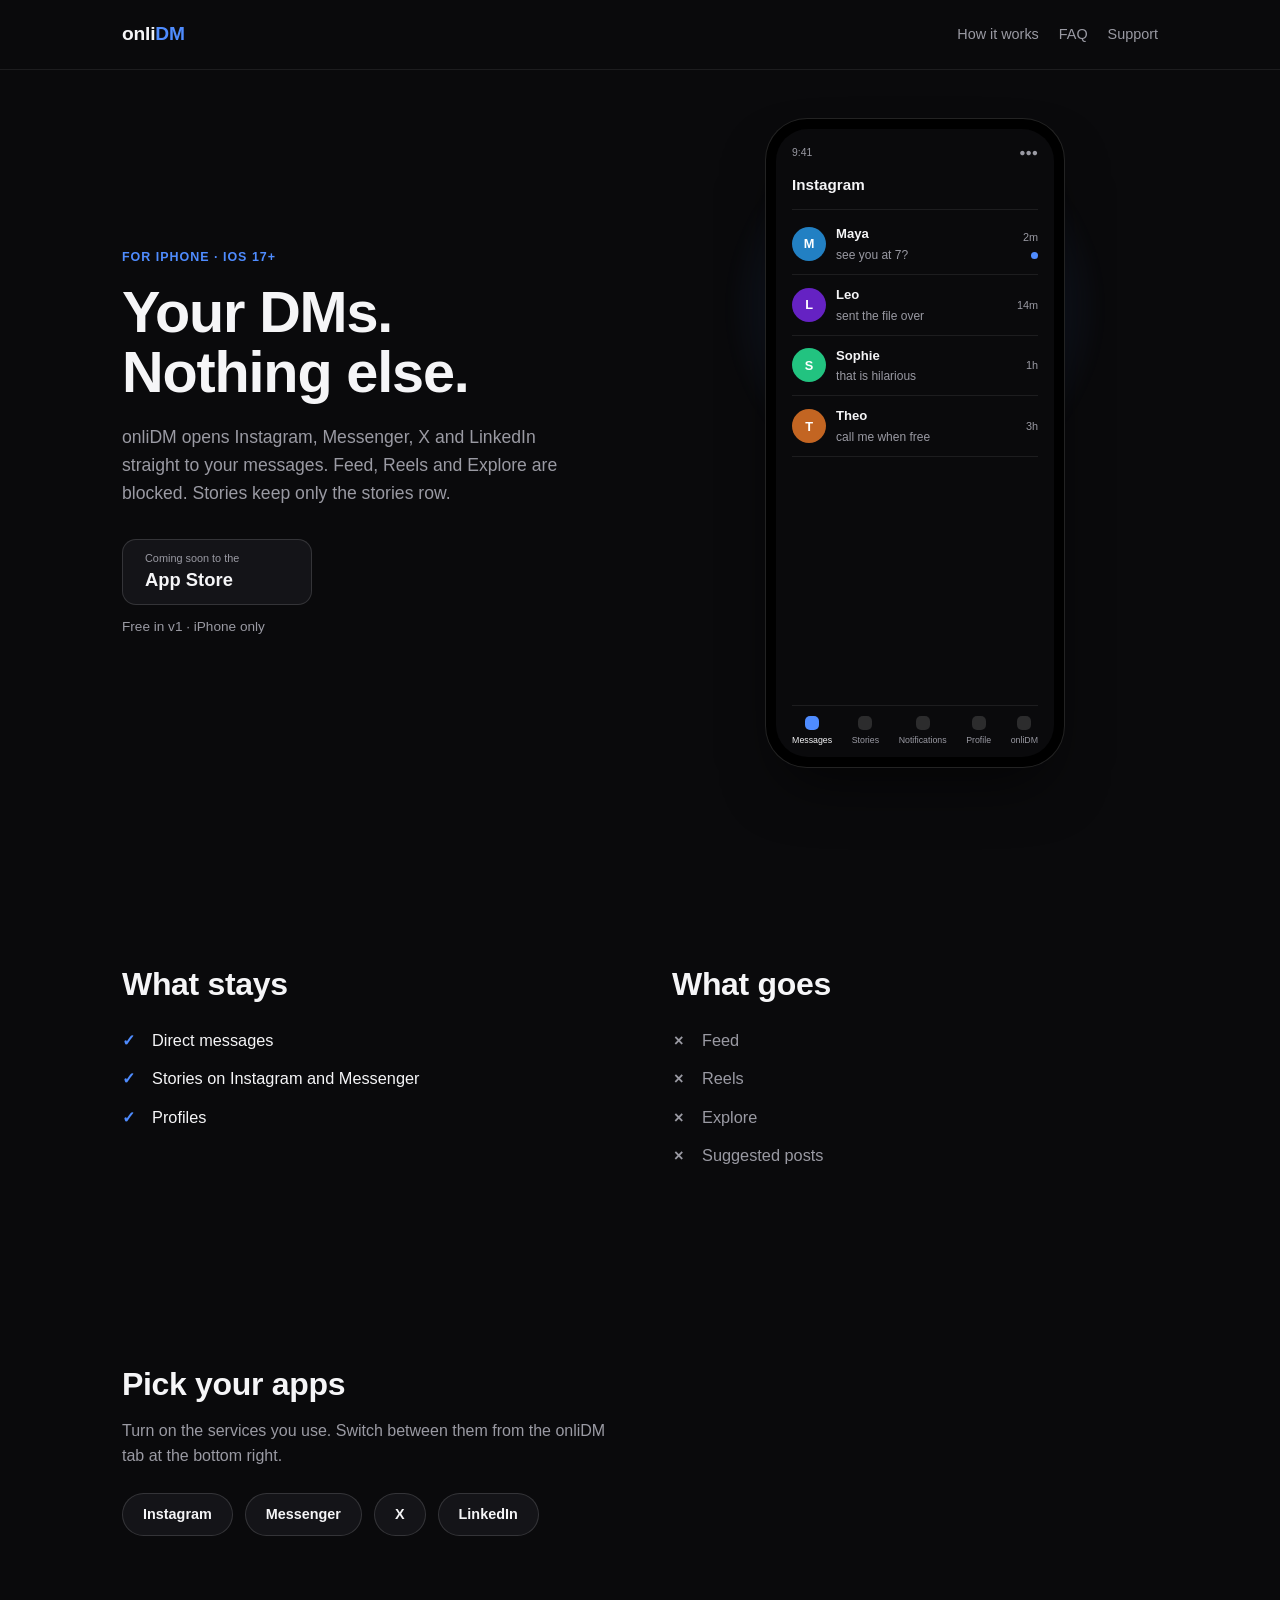
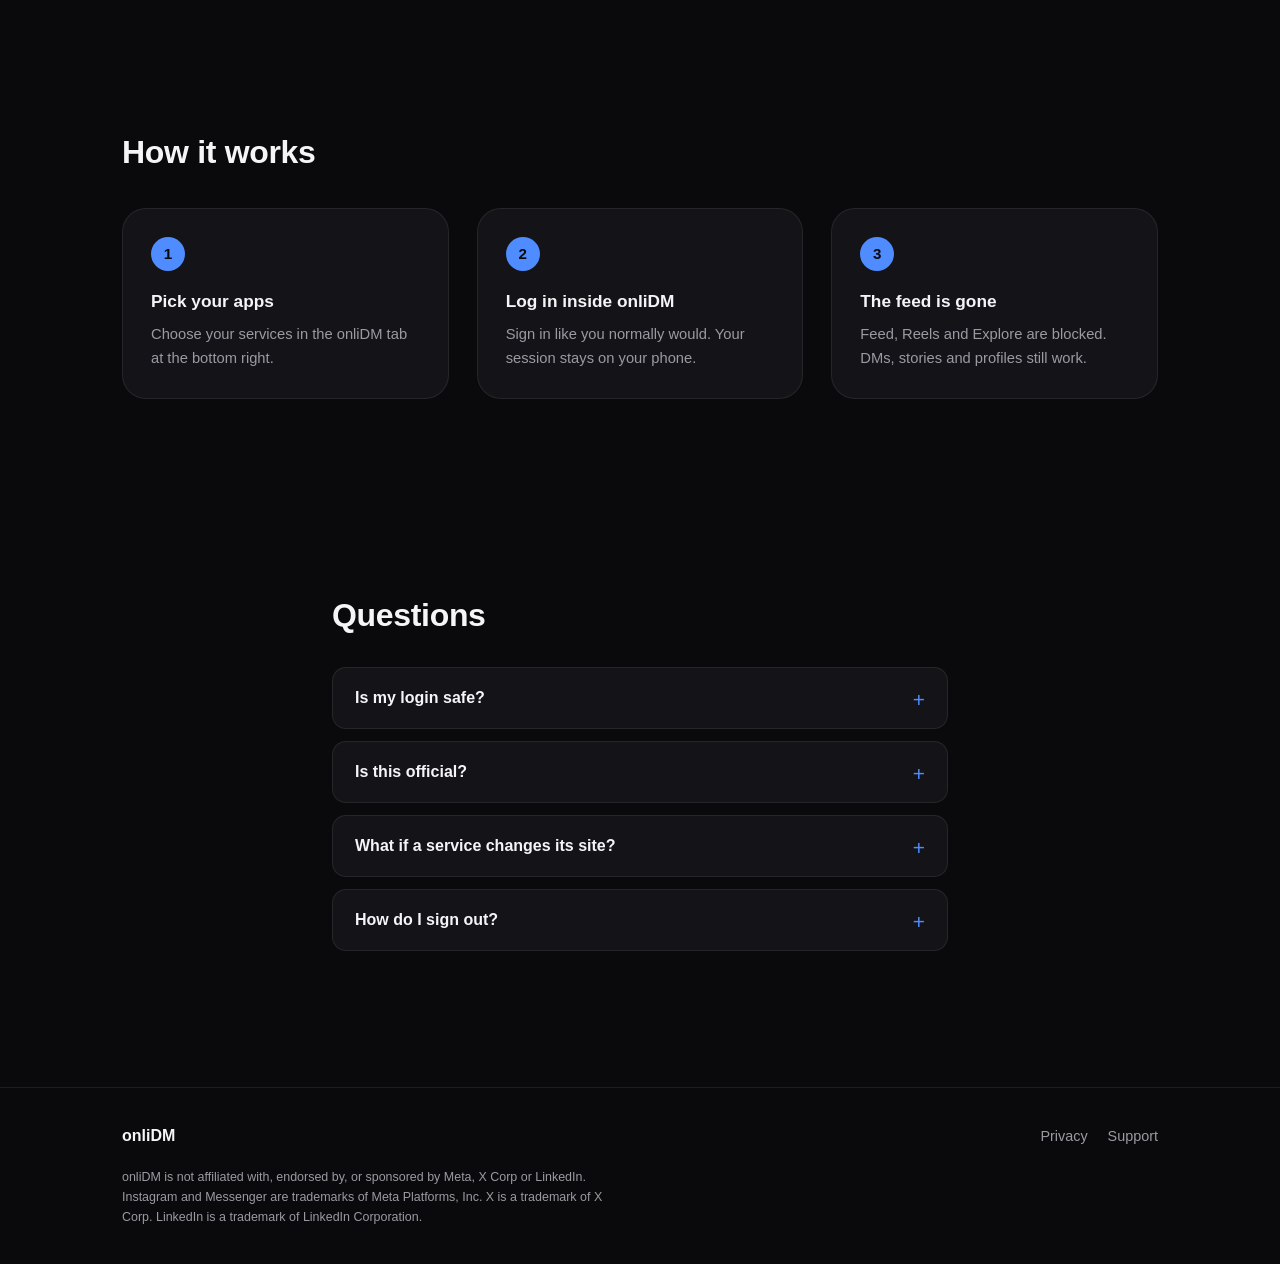
==== index.html @ 45659da7 "Update onliDM site" ====
<!DOCTYPE html>
<html lang="en">
<head>
<meta charset="UTF-8">
<meta name="viewport" content="width=device-width, initial-scale=1">
<title>onliDM: Your DMs. Nothing else.</title>
<meta name="description" content="Your DMs on Instagram, Messenger, X and LinkedIn in one app, plus stories on Instagram and Messenger. No feed, no Reels, no Explore. Logins stay on your phone.">
<meta name="theme-color" content="#0A0A0C">
<meta property="og:type" content="website">
<meta property="og:site_name" content="onliDM">
<meta property="og:title" content="onliDM: Your DMs. Nothing else.">
<meta property="og:description" content="Your DMs on Instagram, Messenger, X and LinkedIn in one app, plus stories on Instagram and Messenger. No feed, no Reels, no Explore. Logins stay on your phone.">
<meta name="twitter:card" content="summary">
<meta name="twitter:title" content="onliDM: Your DMs. Nothing else.">
<meta name="twitter:description" content="Your DMs on Instagram, Messenger, X and LinkedIn in one app, plus stories on Instagram and Messenger. No feed, no Reels, no Explore. Logins stay on your phone.">
<link rel="icon" href="favicon.svg" type="image/svg+xml">
<link rel="stylesheet" href="style.css">
</head>
<body>
<header class="site-header">
  <div class="wrap header-inner">
    <a href="index.html" class="logo">onli<span class="accent-text">DM</span></a>
    <nav class="site-nav" aria-label="Primary">
      <a href="#how">How it works</a>
      <a href="#faq">FAQ</a>
      <a href="support.html">Support</a>
    </nav>
  </div>
</header>

<main>

<section class="section hero">
  <div class="wrap hero-grid">
    <div class="hero-copy">
      <p class="eyebrow">For iPhone &middot; iOS 17+</p>
      <h1>Your DMs.<br>Nothing else.</h1>
      <p class="sub">onliDM opens Instagram, Messenger, X and LinkedIn straight to your messages. Feed, Reels and Explore are blocked. Stories keep only the stories row.</p>
      <div class="cta-row">
        <!-- App not live yet. When it is, make this div an <a class="store-badge" href="APP-STORE-URL"> and change the first line to "Download on the". -->
        <div class="store-badge">
          <span class="store-badge-sub">Coming soon to the</span>
          <span class="store-badge-main">App Store</span>
        </div>
        <p class="cta-note">Free in v1 &middot; iPhone only</p>
      </div>
    </div>
    <div class="hero-visual">
      <div class="phone" aria-hidden="true">
        <div class="phone-screen">
          <div class="phone-statusbar">
            <span>9:41</span>
            <span>&#9679;&#9679;&#9679;</span>
          </div>
          <div class="phone-title">Instagram</div>
          <ul class="chat-list">
            <li class="chat-item">
              <span class="avatar" style="--hue:205">M</span>
              <span class="chat-text">
                <span class="chat-name">Maya</span>
                <span class="chat-snippet">see you at 7?</span>
              </span>
              <span class="chat-meta">
                <span class="chat-time">2m</span>
                <span class="unread-dot"></span>
              </span>
            </li>
            <li class="chat-item">
              <span class="avatar" style="--hue:265">L</span>
              <span class="chat-text">
                <span class="chat-name">Leo</span>
                <span class="chat-snippet">sent the file over</span>
              </span>
              <span class="chat-meta">
                <span class="chat-time">14m</span>
              </span>
            </li>
            <li class="chat-item">
              <span class="avatar" style="--hue:155">S</span>
              <span class="chat-text">
                <span class="chat-name">Sophie</span>
                <span class="chat-snippet">that is hilarious</span>
              </span>
              <span class="chat-meta">
                <span class="chat-time">1h</span>
              </span>
            </li>
            <li class="chat-item">
              <span class="avatar" style="--hue:25">T</span>
              <span class="chat-text">
                <span class="chat-name">Theo</span>
                <span class="chat-snippet">call me when free</span>
              </span>
              <span class="chat-meta">
                <span class="chat-time">3h</span>
              </span>
            </li>
          </ul>
          <div class="phone-tabbar">
            <span class="tab-item active"><i class="tab-dot"></i>Messages</span>
            <span class="tab-item"><i class="tab-dot"></i>Stories</span>
            <span class="tab-item"><i class="tab-dot"></i>Notifications</span>
            <span class="tab-item"><i class="tab-dot"></i>Profile</span>
            <span class="tab-item"><i class="tab-dot"></i>onliDM</span>
          </div>
        </div>
      </div>
    </div>
  </div>
</section>

<section class="section stays-goes">
  <div class="wrap split-grid">
    <div class="col">
      <h2>What stays</h2>
      <ul class="list-good">
        <li>Direct messages</li>
        <li>Stories on Instagram and Messenger</li>
        <li>Profiles</li>
      </ul>
    </div>
    <div class="col">
      <h2>What goes</h2>
      <ul class="list-bad">
        <li>Feed</li>
        <li>Reels</li>
        <li>Explore</li>
        <li>Suggested posts</li>
      </ul>
    </div>
  </div>
</section>

<section class="section apps" id="apps">
  <div class="wrap">
    <h2>Pick your apps</h2>
    <p class="section-sub">Turn on the services you use. Switch between them from the onliDM tab at the bottom right.</p>
    <div class="chip-row">
      <span class="chip">Instagram</span>
      <span class="chip">Messenger</span>
      <span class="chip">X</span>
      <span class="chip">LinkedIn</span>
    </div>
  </div>
</section>

<section class="section how" id="how">
  <div class="wrap">
    <h2>How it works</h2>
    <div class="steps-grid">
      <div class="step">
        <span class="step-num">1</span>
        <h3>Pick your apps</h3>
        <p>Choose your services in the onliDM tab at the bottom right.</p>
      </div>
      <div class="step">
        <span class="step-num">2</span>
        <h3>Log in inside onliDM</h3>
        <p>Sign in like you normally would. Your session stays on your phone.</p>
      </div>
      <div class="step">
        <span class="step-num">3</span>
        <h3>The feed is gone</h3>
        <p>Feed, Reels and Explore are blocked. DMs, stories and profiles still work.</p>
      </div>
    </div>
  </div>
</section>

<section class="section faq" id="faq">
  <div class="wrap wrap-narrow">
    <h2>Questions</h2>
    <div class="faq-list">
      <details class="faq-item">
        <summary>Is my login safe?</summary>
        <p>Your login stays in your iPhone's WebKit storage, the same system Safari uses. onliDM has no servers, no accounts and no analytics, so there is nowhere for it to go.</p>
      </details>
      <details class="faq-item">
        <summary>Is this official?</summary>
        <p>No. onliDM is an independent app and is not affiliated with, endorsed by, or sponsored by Meta, X Corp or LinkedIn. It opens their own websites inside a focused viewer.</p>
      </details>
      <details class="faq-item">
        <summary>What if a service changes its site?</summary>
        <p>onliDM blocks pages like the feed or Explore using URL rules. If a service changes its site, those rules may need an update before blocking works again.</p>
      </details>
      <details class="faq-item">
        <summary>How do I sign out?</summary>
        <p>Open the onliDM tab at the bottom right and tap "Sign out of all apps." That clears every login in one step.</p>
      </details>
    </div>
  </div>
</section>

</main>

<footer class="site-footer">
  <div class="wrap footer-inner">
    <p class="footer-brand">onliDM</p>
    <nav class="footer-links" aria-label="Footer">
      <a href="privacy.html">Privacy</a>
      <a href="support.html">Support</a>
    </nav>
  </div>
  <div class="wrap">
    <p class="disclaimer">onliDM is not affiliated with, endorsed by, or sponsored by Meta, X Corp or LinkedIn. Instagram and Messenger are trademarks of Meta Platforms, Inc. X is a trademark of X Corp. LinkedIn is a trademark of LinkedIn Corporation.</p>
  </div>
</footer>
</body>
</html>
---- style.css ----
/* ==========================================================================
   onliDM marketing site
   Dark, mobile-first, system fonts only, zero external requests.
   ========================================================================== */

:root {
  --bg: #0A0A0C;
  --surface: #141418;
  --text: #F5F5F7;
  --muted: #9A9AA3;
  --accent: #4F8CFF;
  --border: rgba(245, 245, 247, 0.08);
  --border-strong: rgba(245, 245, 247, 0.14);
  --radius-lg: 24px;
  --radius-md: 14px;
  --radius-pill: 999px;
  --shadow-soft: 0 30px 60px -20px rgba(0, 0, 0, 0.65);
  --font-sans: -apple-system, BlinkMacSystemFont, "SF Pro Text", "SF Pro Display", "Segoe UI", Roboto, Helvetica, Arial, sans-serif;
  --wrap: 1100px;
}

/* ---------- Reset ---------- */
*, *::before, *::after { box-sizing: border-box; }
html { scroll-behavior: smooth; -webkit-text-size-adjust: 100%; }
body {
  margin: 0;
  background: var(--bg);
  color: var(--text);
  font-family: var(--font-sans);
  font-size: 16px;
  line-height: 1.5;
  -webkit-font-smoothing: antialiased;
}
h1, h2, h3, p, ul, figure { margin: 0; }
ul { padding: 0; list-style: none; }
a { color: inherit; text-decoration: none; }
img { max-width: 100%; display: block; }

a:focus-visible,
summary:focus-visible {
  outline: 2px solid var(--accent);
  outline-offset: 3px;
}

/* ---------- Layout helpers ---------- */
.wrap {
  width: 100%;
  max-width: var(--wrap);
  margin-inline: auto;
  padding-inline: 20px;
}
.wrap-narrow { max-width: 680px; }

.section { padding-block: 56px; }

@media (min-width: 880px) {
  .wrap { padding-inline: 32px; }
  .section { padding-block: 96px; }
}

/* ---------- Header ---------- */
.site-header {
  border-bottom: 1px solid var(--border);
  padding-block: 20px;
}
.header-inner {
  display: flex;
  flex-wrap: wrap;
  align-items: center;
  justify-content: space-between;
  gap: 8px 16px;
}
.logo {
  font-size: 1.2rem;
  font-weight: 800;
  letter-spacing: -0.01em;
}
.accent-text { color: var(--accent); }

.site-nav {
  display: flex;
  gap: 20px;
  font-size: 0.9rem;
}
.site-nav a { color: var(--muted); }
.site-nav a:hover { color: var(--text); }

/* ---------- Hero ---------- */
.hero { padding-top: 48px; }

.hero-grid {
  display: grid;
  grid-template-columns: minmax(0, 1fr);
  gap: 48px;
  align-items: center;
}

@media (min-width: 900px) {
  .hero-grid {
    grid-template-columns: minmax(0, 1.05fr) minmax(0, 1fr);
    gap: 40px;
  }
}

.eyebrow {
  text-transform: uppercase;
  letter-spacing: 0.08em;
  font-size: 0.78rem;
  font-weight: 700;
  color: var(--accent);
  margin-bottom: 16px;
}

.hero-copy h1 {
  font-size: clamp(2.3rem, 9vw, 3.6rem);
  line-height: 1.04;
  font-weight: 800;
  letter-spacing: -0.02em;
}

.sub {
  color: var(--muted);
  font-size: 1.1rem;
  line-height: 1.6;
  max-width: 46ch;
  margin-top: 20px;
}

.cta-row {
  margin-top: 32px;
  display: flex;
  flex-direction: column;
  align-items: flex-start;
  gap: 12px;
}

.store-badge {
  display: inline-flex;
  flex-direction: column;
  justify-content: center;
  background: var(--surface);
  border: 1px solid var(--border-strong);
  border-radius: var(--radius-md);
  padding: 10px 22px;
  min-width: 190px;
  transition: transform 0.15s ease, border-color 0.15s ease;
}
a.store-badge:hover {
  transform: translateY(-2px);
  border-color: var(--accent);
}
.store-badge-sub {
  font-size: 0.68rem;
  color: var(--muted);
}
.store-badge-main {
  font-size: 1.15rem;
  font-weight: 700;
}
.cta-note { color: var(--muted); font-size: 0.85rem; }

/* ---------- Phone mockup ---------- */
.hero-visual {
  position: relative;
  display: flex;
  justify-content: center;
}
.hero-visual::before {
  content: "";
  position: absolute;
  width: 380px;
  max-width: 100%;
  height: 380px;
  background: radial-gradient(circle, rgba(79, 140, 255, 0.28), transparent 70%);
  filter: blur(6px);
  z-index: 0;
}

.phone {
  position: relative;
  z-index: 1;
  width: min(300px, 78vw);
  aspect-ratio: 9 / 19.5;
  background: #000;
  border: 1px solid var(--border-strong);
  border-radius: 42px;
  padding: 10px;
  box-shadow: var(--shadow-soft);
}

.phone-screen {
  height: 100%;
  background: var(--bg);
  border-radius: 32px;
  overflow: hidden;
  display: flex;
  flex-direction: column;
  padding: 16px 16px 10px;
}

.phone-statusbar {
  display: flex;
  justify-content: space-between;
  font-size: 0.65rem;
  color: var(--muted);
  margin-bottom: 14px;
}

.phone-title {
  font-weight: 700;
  font-size: 0.95rem;
  padding-bottom: 12px;
  border-bottom: 1px solid var(--border);
  margin-bottom: 4px;
}

.chat-list { flex: 1; overflow: hidden; }

.chat-item {
  display: flex;
  align-items: center;
  gap: 10px;
  padding: 10px 0;
  border-bottom: 1px solid var(--border);
}

.avatar {
  flex-shrink: 0;
  width: 34px;
  height: 34px;
  border-radius: 50%;
  display: flex;
  align-items: center;
  justify-content: center;
  font-weight: 700;
  font-size: 0.8rem;
  color: #fff;
  background: hsl(var(--hue, 210) 70% 45%);
}

.chat-text {
  flex: 1;
  min-width: 0;
  display: flex;
  flex-direction: column;
  gap: 2px;
}
.chat-name { font-weight: 600; font-size: 0.82rem; }
.chat-snippet {
  color: var(--muted);
  font-size: 0.75rem;
  white-space: nowrap;
  overflow: hidden;
  text-overflow: ellipsis;
}

.chat-meta {
  flex-shrink: 0;
  display: flex;
  flex-direction: column;
  align-items: flex-end;
  gap: 6px;
}
.chat-time { color: var(--muted); font-size: 0.68rem; }
.unread-dot {
  width: 7px;
  height: 7px;
  border-radius: 50%;
  background: var(--accent);
  align-self: flex-end;
}

.phone-tabbar {
  margin-top: auto;
  padding-top: 10px;
  border-top: 1px solid var(--border);
  display: flex;
  justify-content: space-between;
}
.tab-item {
  display: flex;
  flex-direction: column;
  align-items: center;
  gap: 4px;
  font-size: 0.55rem;
  color: var(--muted);
}
.tab-dot {
  width: 14px;
  height: 14px;
  border-radius: 5px;
  background: rgba(245, 245, 247, 0.14);
  font-style: normal;
}
.tab-item.active { color: var(--text); }
.tab-item.active .tab-dot { background: var(--accent); }

/* ---------- What stays / what goes ---------- */
.split-grid {
  display: grid;
  grid-template-columns: 1fr;
  gap: 40px;
}
@media (min-width: 700px) {
  .split-grid { grid-template-columns: 1fr 1fr; gap: 64px; }
}
.split-grid h2 { font-size: 1.4rem; font-weight: 800; margin-bottom: 20px; }

.list-good, .list-bad {
  display: flex;
  flex-direction: column;
  gap: 14px;
}
.list-good li, .list-bad li {
  position: relative;
  padding-left: 30px;
  font-size: 1.02rem;
}
.list-good li::before {
  content: "\2713";
  position: absolute;
  left: 0;
  color: var(--accent);
  font-weight: 700;
}
.list-bad li {
  color: var(--muted);
}
.list-bad li::before {
  content: "\00D7";
  position: absolute;
  left: 2px;
  color: var(--muted);
  font-weight: 700;
}

/* ---------- Section headings shared ---------- */
.section h2 {
  font-size: clamp(1.5rem, 4vw, 2rem);
  font-weight: 800;
  letter-spacing: -0.01em;
}
.section-sub {
  color: var(--muted);
  max-width: 56ch;
  margin-top: 10px;
  font-size: 1rem;
  line-height: 1.6;
}

/* ---------- Apps chips ---------- */
.chip-row {
  display: flex;
  flex-wrap: wrap;
  gap: 12px;
  margin-top: 24px;
}
.chip {
  background: var(--surface);
  border: 1px solid var(--border-strong);
  border-radius: var(--radius-pill);
  padding: 10px 20px;
  font-size: 0.9rem;
  font-weight: 600;
  display: inline-block;
}

/* ---------- How it works ---------- */
.steps-grid {
  display: grid;
  grid-template-columns: 1fr;
  gap: 20px;
  margin-top: 32px;
}
@media (min-width: 800px) {
  .steps-grid { grid-template-columns: repeat(3, 1fr); gap: 28px; }
}
.step {
  background: var(--surface);
  border: 1px solid var(--border);
  border-radius: var(--radius-lg);
  padding: 28px;
}
.step-num {
  display: inline-flex;
  align-items: center;
  justify-content: center;
  width: 34px;
  height: 34px;
  border-radius: 50%;
  background: var(--accent);
  color: var(--bg);
  font-weight: 800;
  font-size: 0.95rem;
  margin-bottom: 18px;
}
.step h3 { font-size: 1.08rem; font-weight: 700; margin-bottom: 8px; }
.step p { color: var(--muted); font-size: 0.92rem; line-height: 1.6; }

/* ---------- FAQ ---------- */
.faq-list {
  display: flex;
  flex-direction: column;
  gap: 12px;
  margin-top: 28px;
}
.faq-item {
  background: var(--surface);
  border: 1px solid var(--border);
  border-radius: var(--radius-md);
  padding: 18px 22px;
}
.faq-item summary {
  cursor: pointer;
  font-weight: 700;
  font-size: 1rem;
  position: relative;
  padding-right: 28px;
  list-style: none;
}
.faq-item summary::-webkit-details-marker { display: none; }
.faq-item summary::after {
  content: "+";
  position: absolute;
  right: 0;
  top: -2px;
  color: var(--accent);
  font-size: 1.3rem;
  font-weight: 400;
}
.faq-item[open] summary::after { content: "\2212"; }
.faq-item p {
  color: var(--muted);
  margin-top: 14px;
  line-height: 1.65;
  font-size: 0.95rem;
}

/* ---------- Legal pages (privacy / support) ---------- */
.legal h1 {
  font-size: clamp(2rem, 6vw, 2.5rem);
  font-weight: 800;
  letter-spacing: -0.01em;
  margin-bottom: 12px;
}
.effective-date { color: var(--muted); margin-top: 8px; margin-bottom: 28px; }
.legal p { line-height: 1.75; }
.legal h2 {
  font-size: 1.2rem;
  font-weight: 750;
  margin-top: 40px;
  margin-bottom: 12px;
}
.legal a { color: var(--accent); }
.legal a:hover { text-decoration: underline; }
.legal .faq-list { margin-top: 20px; margin-bottom: 8px; }
.legal p + p { margin-top: 1em; }

/* ---------- Footer ---------- */
.site-footer {
  border-top: 1px solid var(--border);
  margin-top: 40px;
  padding-block: 36px;
}
.footer-inner {
  display: flex;
  flex-direction: column;
  gap: 16px;
  align-items: flex-start;
}
@media (min-width: 700px) {
  .footer-inner { flex-direction: row; justify-content: space-between; align-items: center; }
}
.footer-brand { font-weight: 700; }
.footer-links { display: flex; gap: 20px; font-size: 0.9rem; }
.footer-links a { color: var(--muted); }
.footer-links a:hover { color: var(--text); }
.disclaimer {
  color: var(--muted);
  font-size: 0.78rem;
  line-height: 1.6;
  max-width: 72ch;
  margin-top: 20px;
}

/* ---------- Motion safety ---------- */
@media (prefers-reduced-motion: reduce) {
  html { scroll-behavior: auto; }
  * { transition-duration: 0.001ms !important; animation-duration: 0.001ms !important; }
}
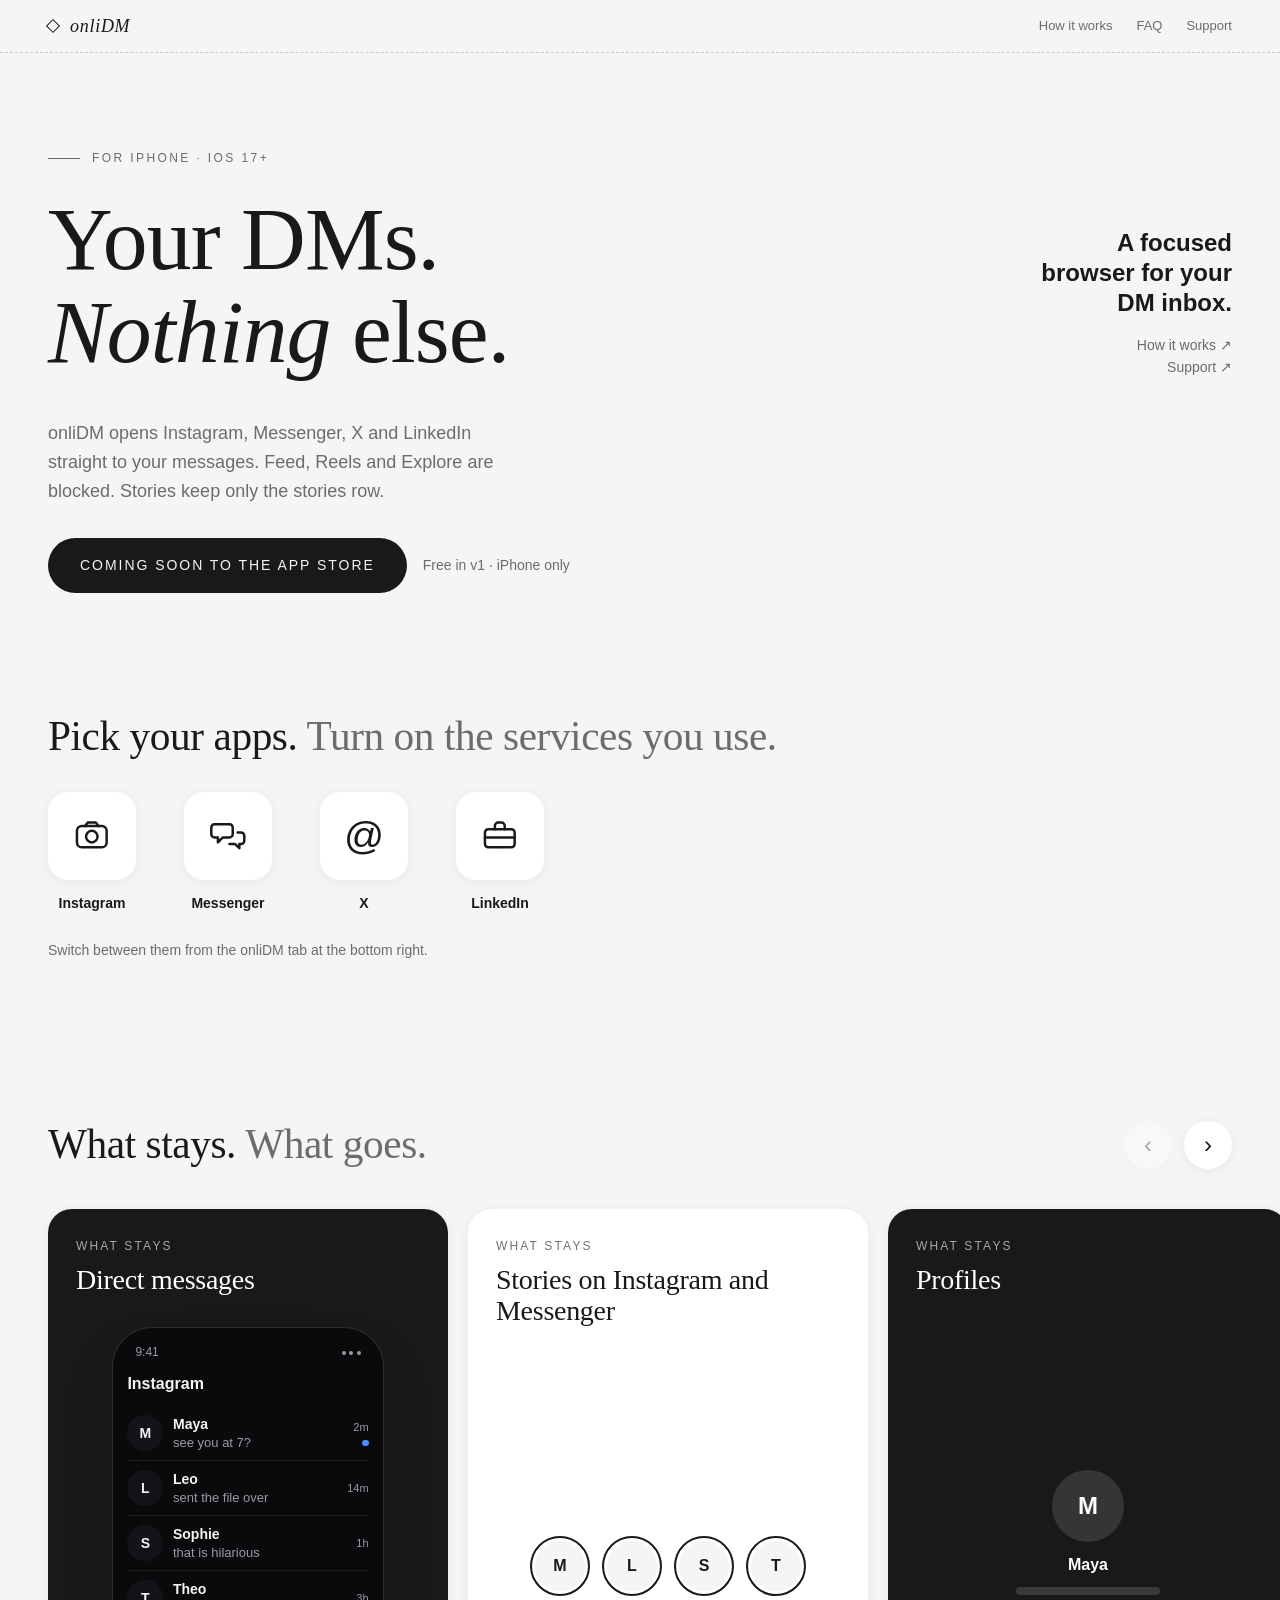
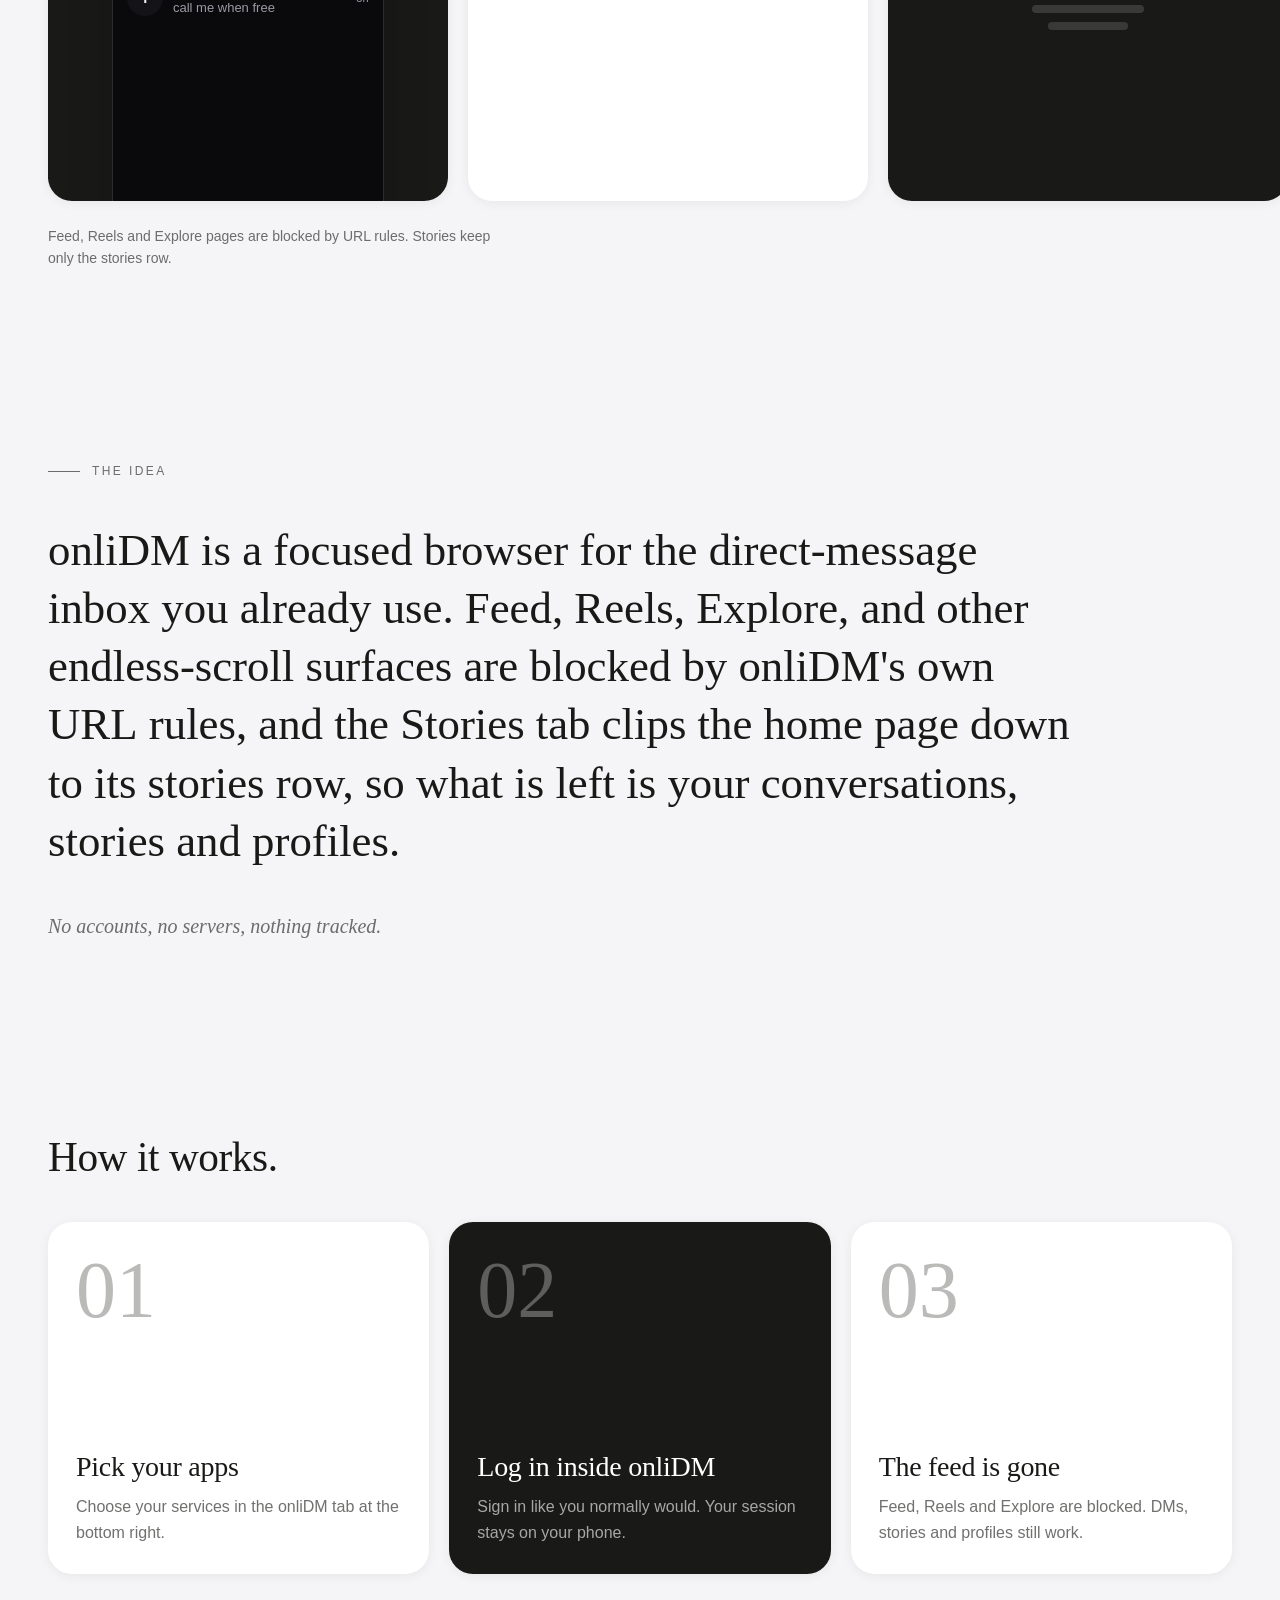
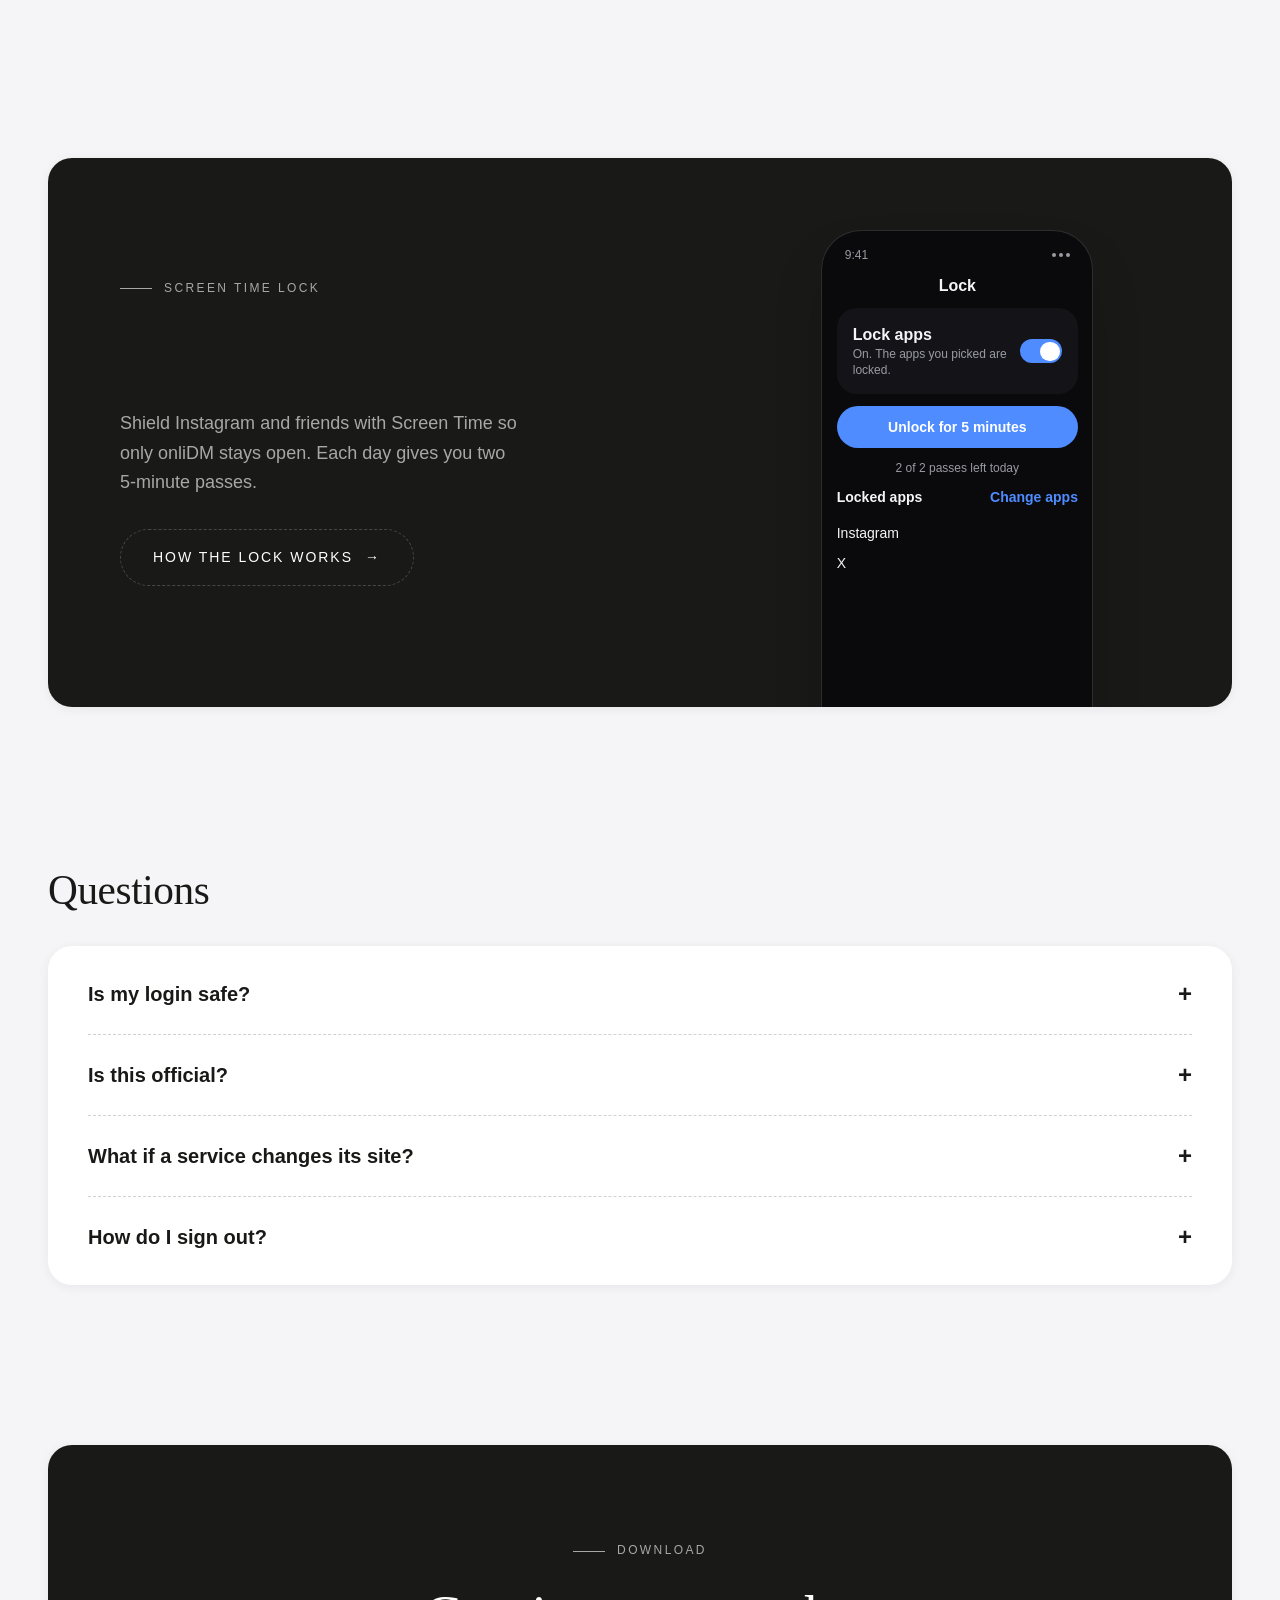
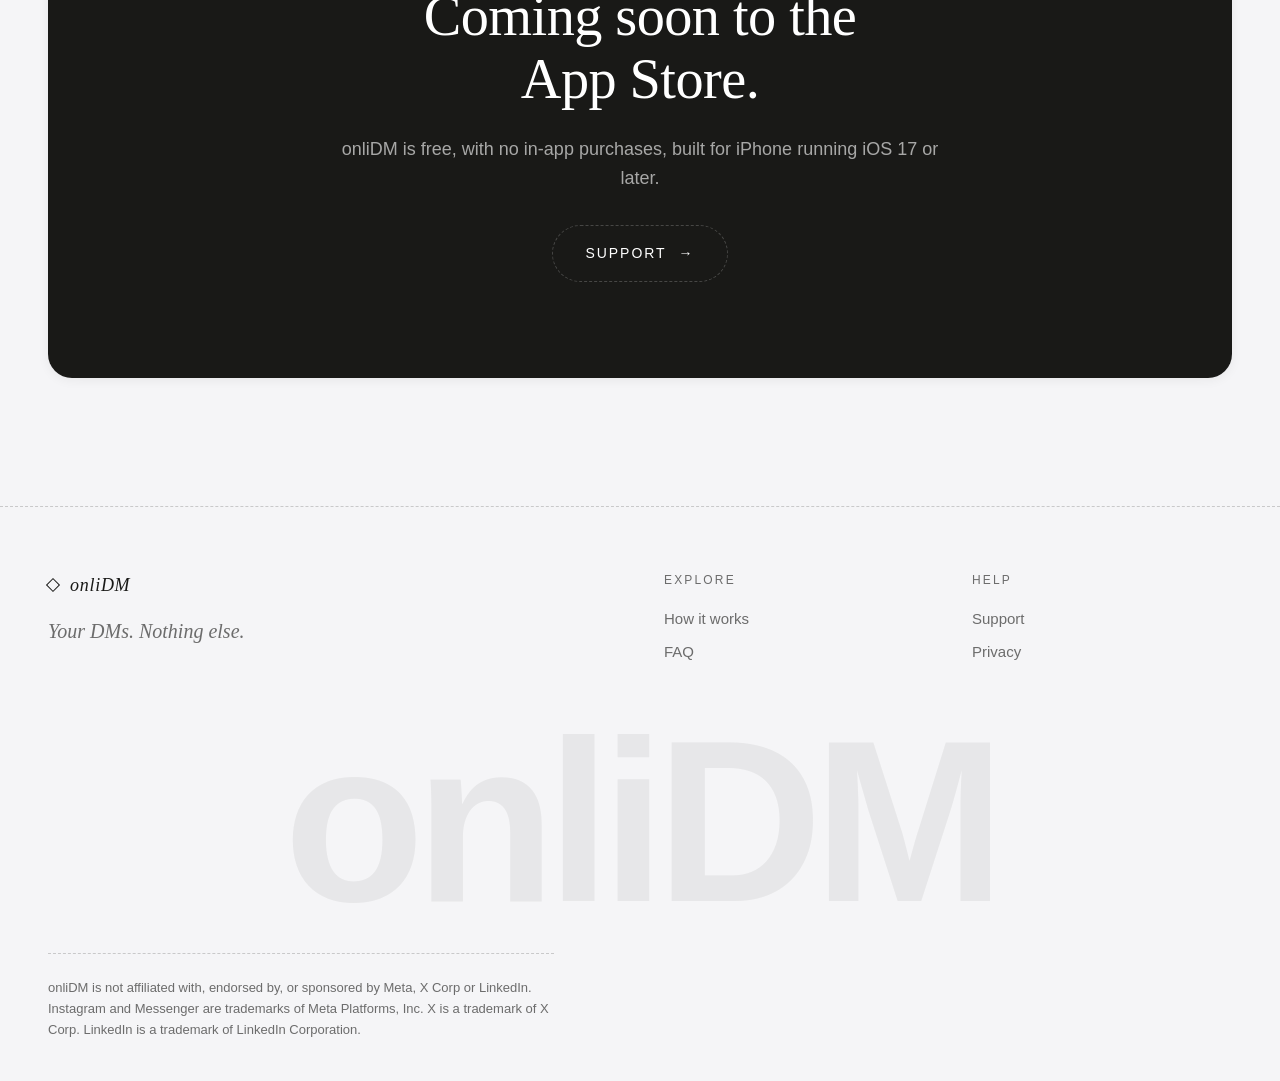
==== commit 61a73292: "Update onliDM site" ====
--- a/index.html
+++ b/index.html
@@ -5,7 +5,6 @@
 <meta name="viewport" content="width=device-width, initial-scale=1">
 <title>onliDM: Your DMs. Nothing else.</title>
 <meta name="description" content="Your DMs on Instagram, Messenger, X and LinkedIn in one app, plus stories on Instagram and Messenger. No feed, no Reels, no Explore. Logins stay on your phone.">
-<meta name="theme-color" content="#0A0A0C">
 <meta property="og:type" content="website">
 <meta property="og:site_name" content="onliDM">
 <meta property="og:title" content="onliDM: Your DMs. Nothing else.">
@@ -13,15 +12,274 @@
 <meta name="twitter:card" content="summary">
 <meta name="twitter:title" content="onliDM: Your DMs. Nothing else.">
 <meta name="twitter:description" content="Your DMs on Instagram, Messenger, X and LinkedIn in one app, plus stories on Instagram and Messenger. No feed, no Reels, no Explore. Logins stay on your phone.">
-<link rel="icon" href="favicon.svg" type="image/svg+xml">
-<link rel="stylesheet" href="style.css">
+<meta name="theme-color" content="#f5f5f7">
+<link rel="icon" href="favicon.svg">
+<style>
+/* ===== Tokens ===== */
+:root{
+  --canvas:#f5f5f7;
+  --card:#ffffff;
+  --surface-inverse:#191917;
+  --ink:#191917;
+  --ink-muted:rgba(25,25,23,.62);
+  --ink-faint:rgba(25,25,23,.3);
+  --on-inverse:#ffffff;
+  --on-inverse-muted:rgba(255,255,255,.62);
+  --on-inverse-faint:rgba(255,255,255,.3);
+  --line:rgba(25,25,23,.2);
+  --line-on-inverse:rgba(255,255,255,.2);
+  --nav-bg:rgba(245,245,247,.92);
+  --radius-card:1.5rem;
+  --shadow-card:0 2px 12px rgba(0,0,0,.06);
+  --serif: ui-serif, "New York", "Iowan Old Style", "Palatino Linotype", Palatino, Georgia, serif;
+  --sans: -apple-system, BlinkMacSystemFont, "SF Pro Text", "Segoe UI", Roboto, Helvetica, Arial, sans-serif;
+  --display: var(--serif);      /* headings; set to var(--sans) for a bolder look */
+  --display-weight: 400;        /* use 600 with var(--sans) */
+  /* phone illustration only: the app's own colors */
+  --app-bg:#0A0A0C; --app-surface:#141418; --app-text:#F5F5F7; --app-muted:#9A9AA3; --app-accent:#4F8CFF;
+  /* page layout and motion */
+  --gutter:1.5rem;
+  --ease:cubic-bezier(.16,1,.3,1);
+}
+/* comparison theme: nothing switches it on automatically */
+html[data-theme="dark"]{
+  --canvas:#0A0A0C; --card:#141418; --surface-inverse:#F5F5F7;
+  --ink:#F5F5F7; --ink-muted:rgba(245,245,247,.62); --ink-faint:rgba(245,245,247,.3);
+  --on-inverse:#0A0A0C; --on-inverse-muted:rgba(10,10,12,.62); --on-inverse-faint:rgba(10,10,12,.3);
+  --line:rgba(245,245,247,.2); --line-on-inverse:rgba(10,10,12,.2);
+  --nav-bg:rgba(10,10,12,.92); --shadow-card:none;
+}
+@media (min-width:1024px){:root{--gutter:3rem}}
+
+/* ===== Base and type ===== */
+*,*::before,*::after{box-sizing:border-box;margin:0}
+body{background:var(--canvas);color:var(--ink);font-family:var(--sans);font-size:1rem;line-height:1.6;-webkit-font-smoothing:antialiased;text-rendering:optimizeLegibility;overflow-x:hidden;
+  --muted:var(--ink-muted);--faint:var(--ink-faint)} /* surface colors, swapped by .dark */
+h1,h2,h3{font-family:var(--display);font-weight:var(--display-weight);letter-spacing:-0.01em;line-height:1.12}
+::selection{background:var(--ink);color:var(--canvas)}
+ul{list-style:none;padding:0}
+a{color:inherit;text-decoration:none}
+button{font:inherit;color:inherit}
+a:focus-visible,button:focus-visible,summary:focus-visible,.shelf:focus-visible{outline:2px solid currentColor;outline-offset:3px}
+@media (prefers-reduced-motion: no-preference){html{scroll-behavior:smooth}}
+h1{font-size:clamp(2.5rem, 1.6rem + 5vw, 6rem);line-height:1.04}
+h3{font-size:1.75rem}
+.lead{font-size:1.125rem;line-height:1.625}
+.note{font-size:.875rem;color:var(--ink-muted)}
+.label{font-size:.75rem;text-transform:uppercase;letter-spacing:.18em;color:var(--muted)}
+.accent{font-family:var(--serif);font-style:italic}
+
+/* ===== Layout primitives ===== */
+.wrap{max-width:90rem;margin-inline:auto;padding-inline:var(--gutter)}
+main>section{padding-block:3.5rem}
+.tt{font-size:clamp(1.75rem, 1.3rem + 1.6vw, 2.75rem);line-height:1.15;margin-bottom:2rem}
+.tt span+span{color:var(--ink-muted)}
+.eyebrow{display:inline-flex;align-items:center;gap:.75rem;vertical-align:top;font-size:.75rem;text-transform:uppercase;letter-spacing:.2em;color:var(--muted)}
+.eyebrow::before{content:"";flex:none;width:2rem;height:1px;background:currentColor}
+.card{border-radius:var(--radius-card);background:var(--card);color:var(--ink);box-shadow:var(--shadow-card);overflow:hidden;padding:1.75rem;transition:scale .4s var(--ease)}
+.dark{background:var(--surface-inverse);color:var(--on-inverse);--muted:var(--on-inverse-muted);--faint:var(--on-inverse-faint)}
+.shelf{display:flex;gap:1.25rem;overflow-x:auto;scroll-snap-type:x mandatory;scrollbar-width:none;margin-inline:calc(var(--gutter) * -1);padding-inline:var(--gutter);scroll-padding-inline:var(--gutter);padding-block:.5rem 1.5rem}
+.shelf::-webkit-scrollbar{display:none}
+.shelf>li{flex:0 0 clamp(17rem, 78vw, 25rem);scroll-snap-align:start;min-height:30rem;display:flex;flex-direction:column}
+.shelf-head{display:flex;justify-content:space-between;align-items:end;gap:1rem;margin-bottom:2rem}
+.shelf-head .tt{margin-bottom:0}
+.shelf-btns{display:none;gap:.75rem}
+.shelf-btns button{width:3rem;height:3rem;padding:0;border:0;border-radius:50%;background:var(--card);box-shadow:var(--shadow-card);font-size:1.5rem;line-height:1;cursor:pointer}
+.shelf-btns button:disabled{opacity:.35;cursor:default}
+.btn{display:inline-flex;align-items:center;gap:.75rem;padding:1rem 2rem;font-size:.875rem;text-transform:uppercase;letter-spacing:.14em;border-radius:999px;text-align:center}
+.solid{background:var(--ink);color:var(--canvas);cursor:default}
+.ghost{margin-top:2rem;border:1px dashed var(--line-on-inverse);color:var(--on-inverse);transition:background-color .4s var(--ease),color .4s var(--ease)}
+.arr{transition:transform .4s var(--ease)}
+@media (min-width:1024px){
+  main>section{padding-block:5rem}
+  .js .shelf-btns{display:flex}
+}
+
+/* ===== Phone illustration ===== */
+.phone{flex:none;width:min(100%,17rem);aspect-ratio:9/19.5;border-radius:2.5rem;background:var(--app-bg);color:var(--app-text);border:1px solid rgba(255,255,255,.14);box-shadow:0 30px 60px -20px rgba(0,0,0,.35);padding:1rem .9rem;display:flex;flex-direction:column;font-family:var(--sans);line-height:1.35}
+.ph{flex:1;display:flex;flex-direction:column;gap:.75rem}
+.ph-status{display:flex;justify-content:space-between;align-items:center;padding-inline:.5rem;font-size:.75rem;color:var(--app-muted)}
+.dots{display:flex;gap:.2rem}
+.dots i{width:.25rem;height:.25rem;border-radius:50%;background:currentColor}
+.ph-title{font-size:1rem;font-weight:600}
+.ph-center{text-align:center}
+.ph-list li{display:flex;align-items:center;gap:.6rem;padding-block:.55rem}
+.ph-list li+li{border-top:1px solid rgba(245,245,247,.08)}
+.av{flex:none;width:2.25rem;height:2.25rem;border-radius:50%;background:var(--app-surface);display:grid;place-items:center;font-size:.875rem;font-weight:600}
+.msg{flex:1;min-width:0;display:flex;flex-direction:column}
+.msg span{white-space:nowrap;overflow:hidden;text-overflow:ellipsis}
+.nm{font-size:.875rem;font-weight:600}
+.lm{font-size:.8125rem;color:var(--app-muted)}
+.time{display:flex;flex-direction:column;align-items:flex-end;gap:.3rem;font-size:.6875rem;color:var(--app-muted)}
+.unread{width:.4rem;height:.4rem;border-radius:50%;background:var(--app-accent)}
+.ph-card{display:flex;align-items:center;justify-content:space-between;gap:.75rem;background:var(--app-surface);border-radius:1.25rem;padding:1rem}
+.ph-strong{font-size:1rem;font-weight:700}
+.ph-sub{font-size:.75rem;color:var(--app-muted)}
+.switch{flex:none;width:2.6rem;height:1.5rem;border-radius:999px;background:var(--app-accent);display:flex;justify-content:flex-end;align-items:center;padding:.15rem}
+.switch i{width:1.2rem;height:1.2rem;border-radius:50%;background:#fff}
+.ph-pill{background:var(--app-accent);color:#fff;border-radius:999px;padding:.7rem;text-align:center;font-weight:600;font-size:.875rem}
+.ph-cap{font-size:.75rem;color:var(--app-muted);text-align:center}
+.ph-head{display:flex;justify-content:space-between;font-size:.875rem;font-weight:600}
+.ph-acc{color:var(--app-accent)}
+.ph-plain{font-size:.875rem}
+.ph-plain li{padding-block:.35rem}
+.ph-tabs{margin-top:auto;display:grid;grid-template-columns:repeat(5,minmax(0,1fr));font-size:.5625rem;color:var(--app-muted)}
+.ph-tabs span{display:flex;flex-direction:column;align-items:center;gap:.25rem;white-space:nowrap}
+.ph-tabs span::before{content:"";width:.9rem;height:.9rem;border-radius:.25rem;background:rgba(245,245,247,.25)}
+.ph-tabs .on{color:var(--app-accent)}
+.ph-tabs .on::before{background:var(--app-accent)}
+
+/* ===== Header ===== */
+.site-head{position:sticky;top:0;z-index:50;background:var(--nav-bg);-webkit-backdrop-filter:saturate(180%) blur(20px);backdrop-filter:saturate(180%) blur(20px);border-bottom:1px dashed var(--line)}
+.head-in{display:flex;justify-content:space-between;align-items:center;min-height:3.25rem}
+.logo{display:inline-flex;align-items:center;gap:.75rem;font-family:var(--serif);font-style:italic;font-size:1.125rem;letter-spacing:.04em}
+.mark{flex:none;width:.625rem;height:.625rem;border:1px solid currentColor;transform:rotate(45deg)}
+.nav{display:flex;gap:1.5rem;font-size:.8125rem}
+.nav a,.band-links a,.foot-links a{color:var(--ink-muted)}
+@media (max-width:479.98px){.nav-how{display:none}}
+@media (max-width:479.98px){.btn{padding:.9rem 1.4rem;font-size:.8125rem;letter-spacing:.1em}} /* keeps the App Store pill on one line on common phone widths */
+
+/* ===== Title band ===== */
+main>.band{padding-block:4rem 2rem}
+.band-grid{display:grid;gap:2rem}
+.band .eyebrow{margin-bottom:1.5rem}
+.tagline{font-weight:600;font-size:1.5rem;line-height:1.25;color:var(--ink);max-width:16ch}
+.band-links{display:flex;flex-direction:column;align-items:flex-start;margin-top:1rem;font-size:.875rem}
+.band-lead{margin-top:2.5rem;max-width:46ch;color:var(--ink-muted)}
+.actions{display:flex;flex-wrap:wrap;align-items:center;gap:1rem;margin-top:2rem}
+@media (min-width:1024px){
+  main>.band{padding-block:6rem 2.5rem}
+  .band-grid{grid-template-columns:repeat(12,minmax(0,1fr));align-items:end}
+  .band-main{grid-column:1 / 9}
+  .band-side{grid-column:9 / 13;text-align:right}
+  .tagline{margin-left:auto}
+  .band-links{align-items:flex-end}
+}
+
+/* ===== Network tiles ===== */
+.tiles{display:flex;gap:clamp(0.75rem, 4vw, 3rem)}
+.tiles li{display:flex;flex-direction:column;align-items:center;gap:.75rem;min-width:0;font-size:.875rem;font-weight:600} /* min-width:0 keeps the row inside 320px */
+.tile{width:clamp(3.5rem, 14vw, 5.5rem);aspect-ratio:1;border-radius:1.25rem;background:var(--card);box-shadow:var(--shadow-card);display:grid;place-items:center}
+.tile svg{width:45%}
+.at{font-size:clamp(1.575rem, 6.3vw, 2.475rem);font-weight:500;line-height:1} /* 45% of the tile width */
+.tiles-note{margin-top:1.5rem}
+
+/* ===== Shelf: what stays, what goes ===== */
+.label+h3{margin-top:.5rem}
+.art{flex:1;display:flex;align-items:flex-end;justify-content:center;margin-top:2rem}
+.art.mid{align-items:center}
+.art .phone{margin-bottom:-9rem}
+.stories{display:flex;justify-content:center;align-items:center;gap:.75rem;width:100%} /* full width: circles are 3.75rem, shrinking only in the narrowest cards */
+.stories li{flex:0 1 3.75rem;aspect-ratio:1;border:2px solid var(--ink);border-radius:50%;padding:3px;display:grid}
+.stories span{display:grid;place-items:center;border-radius:50%;background:var(--canvas);font-weight:600}
+.profile{display:flex;flex-direction:column;align-items:center;gap:.6rem}
+.pic{width:4.5rem;height:4.5rem;border-radius:50%;background:rgba(255,255,255,.12);display:grid;place-items:center;font-size:1.5rem;font-weight:600}
+.pname{font-weight:600}
+.profile i{height:.5rem;border-radius:999px;background:rgba(255,255,255,.14)}
+.goes{margin-top:1rem}
+.goes li{border-top:1px dashed var(--line);padding-block:1rem;font-family:var(--serif);font-size:1.5rem;color:var(--ink-muted);text-decoration:line-through}
+.x{display:inline-block;margin-right:.5em} /* inline-block: the line-through does not reach it */
+.shelf-note{max-width:60ch}
+
+/* ===== Statement ===== */
+main>.statement{padding-block:5rem}
+.statement-in{max-width:64rem}
+.statement .eyebrow{margin-bottom:2.5rem}
+.statement-text{font-family:var(--serif);font-size:clamp(1.75rem, 1.2rem + 2vw, 3rem);line-height:1.3}
+.closing{margin-top:2.5rem;font-family:var(--serif);font-style:italic;font-size:1.25rem;color:var(--ink-muted)}
+@media (min-width:1024px){main>.statement{padding-block:7rem}}
+
+/* ===== Shelf: how it works ===== */
+#how,#faq{scroll-margin-top:5rem}
+.how>li{min-height:22rem}
+.idx{font-family:var(--serif);font-size:5rem;line-height:1;color:var(--faint)}
+.how h3{margin-top:auto}
+.how h3+p{margin-top:.75rem;color:var(--muted)}
+@media (min-width:1024px){.how{display:grid;grid-template-columns:repeat(3,minmax(0,1fr));gap:1.25rem;margin-inline:0;padding-inline:0;overflow:visible}}
+
+/* ===== Wide cards ===== */
+.wide-h{font-size:clamp(2.25rem, 1.6rem + 2.4vw, 3.75rem)}
+.wide-body{margin-top:1.5rem;color:var(--muted)}
+.lock{padding:2.5rem 1.75rem 0}
+.lock-text{padding-bottom:2.5rem}
+.lock .eyebrow,.soon .eyebrow{margin-bottom:1.5rem}
+.lock .wide-body{max-width:40ch}
+.lock .phone{margin:0 auto -7rem}
+.soon{padding:4rem 1.75rem;text-align:center}
+.soon-in{max-width:40rem;margin-inline:auto}
+@media (min-width:1024px){
+  .lock{display:grid;grid-template-columns:repeat(12,minmax(0,1fr));align-items:center;gap:3rem;padding:4.5rem 4.5rem 0}
+  .lock-text{grid-column:1 / 7;padding-bottom:4.5rem}
+  .lock .phone{grid-column:8 / 13}
+  .soon{padding:6rem 4.5rem}
+}
+
+/* ===== Questions ===== */
+.faq{padding:.5rem 1.75rem}
+.faq details+details{border-top:1px dashed var(--line)}
+.faq summary{display:flex;justify-content:space-between;align-items:center;gap:2rem;padding-block:1.5rem;cursor:pointer;list-style:none;font-size:1.125rem;font-weight:600}
+.faq summary::-webkit-details-marker{display:none}
+.plus{font-size:1.5rem;line-height:1;transition:transform 450ms var(--ease)}
+.faq details[open]:not(.closing) .plus{transform:rotate(45deg)}
+.ans{overflow:hidden}
+.ans p{padding-bottom:1.75rem;max-width:60ch;color:var(--ink-muted)}
+@media (min-width:1024px){.faq{padding:.5rem 2.5rem}.faq summary{font-size:1.25rem}}
+
+/* ===== Footer ===== */
+.site-foot{margin-top:3rem;padding-block:4rem 2.5rem;border-top:1px dashed var(--line)}
+.foot-grid{display:grid;gap:3rem}
+.foot-tag{margin-top:1rem;font-family:var(--serif);font-style:italic;font-size:1.25rem;color:var(--ink-muted)}
+.foot-links ul{display:grid;gap:.5rem;margin-top:1rem}
+.foot-links a{font-size:.9375rem}
+.giant{overflow:hidden;margin-top:4rem;text-align:center;font-family:var(--sans);font-size:18vw;font-weight:900;line-height:.8;letter-spacing:-0.04em;color:var(--ink);opacity:.06}
+.legal{margin-top:2.5rem;border-top:1px dashed var(--line);padding-top:1.5rem;font-size:.8125rem;color:var(--ink-muted);max-width:70ch}
+@media (min-width:1024px){
+  .foot-grid{grid-template-columns:repeat(12,minmax(0,1fr))}
+  .foot-brand{grid-column:1 / 7}
+  .foot-explore{grid-column:7 / 10}
+  .foot-help{grid-column:10 / 13}
+}
+
+/* ===== Hover: fine pointers only ===== */
+@media (hover:hover) and (pointer:fine){
+  .card:hover{scale:1.01}
+  .btn:hover .arr{transform:translateX(.4rem)}
+  .ghost:hover{background:var(--on-inverse);color:var(--surface-inverse)}
+  .nav a:hover,.band-links a:hover,.foot-links a:hover{color:var(--ink)}
+}
+
+/* ===== Motion: starting states exist only under .js; the script adds .in ===== */
+.ln{display:block}
+.js .fu,.js .fd,.js .pl{transition:opacity var(--t) var(--ease) var(--d,0ms),transform var(--t) var(--ease) var(--d,0ms),scale .4s var(--ease)}
+.js .fu{--t:720ms}
+.js .fd{--t:640ms}
+.js .pl{--t:700ms}
+.js .fu:not(.in){opacity:0;transform:translateY(2.5rem)}
+.js .fd:not(.in){opacity:0}
+.js .pl:not(.in){opacity:0;transform:translateY(3.5rem) scale(1.04)}
+.js .ln{overflow:hidden;padding:0 .06em .12em;margin:0 -.06em -.12em} /* room for italic overhang and descenders */
+.js .ln>span{display:block;transition:transform 1000ms var(--ease) var(--d,0ms)}
+.js .lines:not(.in) .ln>span{transform:translateY(110%)}
+.js .w{display:inline-block;transition:opacity 720ms cubic-bezier(.165,.84,.44,1),transform 720ms cubic-bezier(.165,.84,.44,1)}
+.js .words:not(.in) .w{opacity:0;transform:translateY(.8rem)}
+
+/* ===== Reduced motion: no transitions, no motion transforms, everything shown ===== */
+@media (prefers-reduced-motion: reduce){
+  *,*::before,*::after{transition:none!important}
+  .js .fu,.js .fd,.js .pl,.js .w,.js .ln>span{opacity:1!important;transform:none!important}
+  .card{scale:none!important}
+  .arr{transform:none!important}
+}
+</style>
 </head>
 <body>
-<header class="site-header">
-  <div class="wrap header-inner">
-    <a href="index.html" class="logo">onli<span class="accent-text">DM</span></a>
-    <nav class="site-nav" aria-label="Primary">
-      <a href="#how">How it works</a>
+
+<!-- ===== Header ===== -->
+<header class="site-head">
+  <div class="wrap head-in">
+    <a class="logo" href="#top"><span class="mark" aria-hidden="true"></span>onliDM</a>
+    <nav class="nav" aria-label="Primary">
+      <a class="nav-how" href="#how">How it works</a>
       <a href="#faq">FAQ</a>
       <a href="support.html">Support</a>
     </nav>
@@ -30,180 +288,334 @@
 
 <main>
 
-<section class="section hero">
-  <div class="wrap hero-grid">
-    <div class="hero-copy">
-      <p class="eyebrow">For iPhone &middot; iOS 17+</p>
-      <h1>Your DMs.<br>Nothing else.</h1>
-      <p class="sub">onliDM opens Instagram, Messenger, X and LinkedIn straight to your messages. Feed, Reels and Explore are blocked. Stories keep only the stories row.</p>
-      <div class="cta-row">
-        <!-- App not live yet. When it is, make this div an <a class="store-badge" href="APP-STORE-URL"> and change the first line to "Download on the". -->
-        <div class="store-badge">
-          <span class="store-badge-sub">Coming soon to the</span>
-          <span class="store-badge-main">App Store</span>
+  <!-- ===== Title band ===== -->
+  <section class="band" id="top">
+    <div class="wrap">
+      <div class="band-grid">
+        <div class="band-main">
+          <p class="eyebrow rv fd">For iPhone · iOS 17+</p>
+          <h1 class="rv lines">
+            <span class="ln"><span>Your DMs.</span></span>
+            <span class="ln" style="--d:140ms"><span><span class="accent">Nothing</span> else.</span></span>
+          </h1>
         </div>
-        <p class="cta-note">Free in v1 &middot; iPhone only</p>
-      </div>
-    </div>
-    <div class="hero-visual">
-      <div class="phone" aria-hidden="true">
-        <div class="phone-screen">
-          <div class="phone-statusbar">
-            <span>9:41</span>
-            <span>&#9679;&#9679;&#9679;</span>
+        <div class="band-side rv fu" style="--d:200ms">
+          <p class="tagline">A focused browser for your DM inbox.</p>
+          <p class="band-links">
+            <a href="#how">How it works <span aria-hidden="true">↗</span></a>
+            <a href="support.html">Support <span aria-hidden="true">↗</span></a>
+          </p>
+        </div>
+      </div>
+      <p class="lead band-lead rv words" data-delay="500" data-stagger="18">onliDM opens Instagram, Messenger, X and LinkedIn straight to your messages. Feed, Reels and Explore are blocked. Stories keep only the stories row.</p>
+      <div class="actions rv fu" style="--d:800ms">
+        <p class="btn solid">Coming soon to the App&nbsp;Store</p>
+        <p class="note">Free in v1 · iPhone only</p>
+      </div>
+    </div>
+  </section>
+
+  <!-- ===== Network tiles ===== -->
+  <section>
+    <div class="wrap">
+      <h2 class="tt rv fu"><span>Pick your apps.</span> <span>Turn on the services you use.</span></h2>
+      <ul class="tiles">
+        <li class="rv fu">
+          <span class="tile"><svg viewBox="0 0 24 24" fill="none" stroke="currentColor" stroke-width="1.5" stroke-linecap="round" stroke-linejoin="round" aria-hidden="true"><rect x="3" y="6" width="18" height="13" rx="3"/><circle cx="12" cy="12.5" r="3.5"/><path d="M8 6l1.5-2h5L16 6"/></svg></span>
+          Instagram
+        </li>
+        <li class="rv fu" style="--d:80ms">
+          <span class="tile"><svg viewBox="0 0 24 24" fill="none" stroke="currentColor" stroke-width="1.5" stroke-linecap="round" stroke-linejoin="round" aria-hidden="true"><path d="M4 5h9a2 2 0 0 1 2 2v4a2 2 0 0 1-2 2H9l-3 3v-3H4a2 2 0 0 1-2-2V7a2 2 0 0 1 2-2z"/><path d="M18 10h2a2 2 0 0 1 2 2v3a2 2 0 0 1-2 2h-1v2.5L16.5 17H13"/></svg></span>
+          Messenger
+        </li>
+        <li class="rv fu" style="--d:160ms">
+          <span class="tile"><span class="at" aria-hidden="true">@</span></span>
+          X
+        </li>
+        <li class="rv fu" style="--d:240ms">
+          <span class="tile"><svg viewBox="0 0 24 24" fill="none" stroke="currentColor" stroke-width="1.5" stroke-linecap="round" stroke-linejoin="round" aria-hidden="true"><rect x="3" y="8" width="18" height="11" rx="2"/><path d="M9 8V6a2 2 0 0 1 2-2h2a2 2 0 0 1 2 2v2"/><path d="M3 13h18"/></svg></span>
+          LinkedIn
+        </li>
+      </ul>
+      <p class="note tiles-note rv fd">Switch between them from the onliDM tab at the bottom right.</p>
+    </div>
+  </section>
+
+  <!-- ===== Shelf: what stays, what goes ===== -->
+  <section>
+    <div class="wrap">
+      <div class="shelf-head">
+        <h2 class="tt rv fu"><span>What stays.</span> <span>What goes.</span></h2>
+        <div class="shelf-btns">
+          <button type="button" aria-label="Previous">‹</button>
+          <button type="button" aria-label="Next">›</button>
+        </div>
+      </div>
+      <ul class="shelf" tabindex="0" aria-label="What stays and what goes">
+        <li class="card dark rv pl">
+          <p class="label">What stays</p>
+          <h3>Direct messages</h3>
+          <div class="art">
+            <!-- Phone A: the inbox -->
+            <div class="phone rv pl" role="img" aria-label="onliDM showing an Instagram inbox">
+              <div class="ph" aria-hidden="true">
+                <div class="ph-status"><span>9:41</span><span class="dots"><i></i><i></i><i></i></span></div>
+                <p class="ph-title">Instagram</p>
+                <ul class="ph-list">
+                  <li><span class="av">M</span><span class="msg"><span class="nm">Maya</span><span class="lm">see you at 7?</span></span><span class="time">2m<i class="unread"></i></span></li>
+                  <li><span class="av">L</span><span class="msg"><span class="nm">Leo</span><span class="lm">sent the file over</span></span><span class="time">14m</span></li>
+                  <li><span class="av">S</span><span class="msg"><span class="nm">Sophie</span><span class="lm">that is hilarious</span></span><span class="time">1h</span></li>
+                  <li><span class="av">T</span><span class="msg"><span class="nm">Theo</span><span class="lm">call me when free</span></span><span class="time">3h</span></li>
+                </ul>
+                <div class="ph-tabs"><span class="on">Messages</span><span>Stories</span><span>Notifications</span><span>Profile</span><span>onliDM</span></div>
+              </div>
+            </div>
           </div>
-          <div class="phone-title">Instagram</div>
-          <ul class="chat-list">
-            <li class="chat-item">
-              <span class="avatar" style="--hue:205">M</span>
-              <span class="chat-text">
-                <span class="chat-name">Maya</span>
-                <span class="chat-snippet">see you at 7?</span>
-              </span>
-              <span class="chat-meta">
-                <span class="chat-time">2m</span>
-                <span class="unread-dot"></span>
-              </span>
-            </li>
-            <li class="chat-item">
-              <span class="avatar" style="--hue:265">L</span>
-              <span class="chat-text">
-                <span class="chat-name">Leo</span>
-                <span class="chat-snippet">sent the file over</span>
-              </span>
-              <span class="chat-meta">
-                <span class="chat-time">14m</span>
-              </span>
-            </li>
-            <li class="chat-item">
-              <span class="avatar" style="--hue:155">S</span>
-              <span class="chat-text">
-                <span class="chat-name">Sophie</span>
-                <span class="chat-snippet">that is hilarious</span>
-              </span>
-              <span class="chat-meta">
-                <span class="chat-time">1h</span>
-              </span>
-            </li>
-            <li class="chat-item">
-              <span class="avatar" style="--hue:25">T</span>
-              <span class="chat-text">
-                <span class="chat-name">Theo</span>
-                <span class="chat-snippet">call me when free</span>
-              </span>
-              <span class="chat-meta">
-                <span class="chat-time">3h</span>
-              </span>
-            </li>
+        </li>
+        <li class="card rv pl" style="--d:90ms">
+          <p class="label">What stays</p>
+          <h3>Stories on Instagram and Messenger</h3>
+          <div class="art mid">
+            <ul class="stories" aria-hidden="true"><li><span>M</span></li><li><span>L</span></li><li><span>S</span></li><li><span>T</span></li></ul>
+          </div>
+        </li>
+        <li class="card dark rv pl" style="--d:180ms">
+          <p class="label">What stays</p>
+          <h3>Profiles</h3>
+          <div class="art mid">
+            <div class="profile" aria-hidden="true">
+              <span class="pic">M</span>
+              <span class="pname">Maya</span>
+              <i style="width:9rem"></i><i style="width:7rem"></i><i style="width:5rem"></i>
+            </div>
+          </div>
+        </li>
+        <li class="card rv pl" style="--d:270ms">
+          <p class="label">What goes</p>
+          <ul class="goes">
+            <li><span class="x" aria-hidden="true">×</span>Feed</li>
+            <li><span class="x" aria-hidden="true">×</span>Reels</li>
+            <li><span class="x" aria-hidden="true">×</span>Explore</li>
+            <li><span class="x" aria-hidden="true">×</span>Suggested posts</li>
           </ul>
-          <div class="phone-tabbar">
-            <span class="tab-item active"><i class="tab-dot"></i>Messages</span>
-            <span class="tab-item"><i class="tab-dot"></i>Stories</span>
-            <span class="tab-item"><i class="tab-dot"></i>Notifications</span>
-            <span class="tab-item"><i class="tab-dot"></i>Profile</span>
-            <span class="tab-item"><i class="tab-dot"></i>onliDM</span>
+        </li>
+      </ul>
+      <p class="note shelf-note rv fd">Feed, Reels and Explore pages are blocked by URL rules. Stories keep only the stories row.</p>
+    </div>
+  </section>
+
+  <!-- ===== Statement ===== -->
+  <section class="statement">
+    <div class="wrap">
+      <div class="statement-in">
+        <p class="eyebrow rv fd">The idea</p>
+        <p class="statement-text rv words" data-stagger="30">onliDM is a focused browser for the direct-message inbox you already use. Feed, Reels, Explore, and other endless-scroll surfaces are blocked by onliDM's own URL rules, and the Stories tab clips the home page down to its stories row, so what is left is your conversations, stories and profiles.</p>
+        <p class="closing">No accounts, no servers, nothing tracked.</p>
+      </div>
+    </div>
+  </section>
+
+  <!-- ===== Shelf: how it works ===== -->
+  <section id="how">
+    <div class="wrap">
+      <h2 class="tt rv fu"><span>How it works.</span></h2>
+      <ul class="shelf how" tabindex="0" aria-label="How it works">
+        <li class="card rv fu">
+          <p class="idx">01</p>
+          <h3>Pick your apps</h3>
+          <p>Choose your services in the onliDM tab at the bottom right.</p>
+        </li>
+        <li class="card dark rv fu" style="--d:90ms">
+          <p class="idx">02</p>
+          <h3>Log in inside onliDM</h3>
+          <p>Sign in like you normally would. Your session stays on your phone.</p>
+        </li>
+        <li class="card rv fu" style="--d:180ms">
+          <p class="idx">03</p>
+          <h3>The feed is gone</h3>
+          <p>Feed, Reels and Explore are blocked. DMs, stories and profiles still work.</p>
+        </li>
+      </ul>
+    </div>
+  </section>
+
+  <!-- ===== Wide card: the lock ===== -->
+  <section>
+    <div class="wrap">
+      <div class="card dark lock rv fu">
+        <div class="lock-text">
+          <p class="eyebrow rv fd">Screen Time lock</p>
+          <h2 class="wide-h rv lines"><span class="ln"><span>Lock the real apps.</span></span></h2>
+          <p class="lead wide-body rv words" data-stagger="16">Shield Instagram and friends with Screen Time so only onliDM stays open. Each day gives you two 5-minute passes.</p>
+          <a class="btn ghost" href="support.html">How the lock works <span class="arr" aria-hidden="true">→</span></a>
+        </div>
+        <!-- Phone B: the lock -->
+        <div class="phone rv pl" role="img" aria-label="onliDM lock screen with the lock switched on">
+          <div class="ph" aria-hidden="true">
+            <div class="ph-status"><span>9:41</span><span class="dots"><i></i><i></i><i></i></span></div>
+            <p class="ph-title ph-center">Lock</p>
+            <div class="ph-card">
+              <div><p class="ph-strong">Lock apps</p><p class="ph-sub">On. The apps you picked are locked.</p></div>
+              <span class="switch"><i></i></span>
+            </div>
+            <p class="ph-pill">Unlock for 5 minutes</p>
+            <p class="ph-cap">2 of 2 passes left today</p>
+            <div class="ph-head"><span>Locked apps</span><span class="ph-acc">Change apps</span></div>
+            <ul class="ph-plain"><li>Instagram</li><li>X</li></ul>
+            <div class="ph-tabs"><span>Messages</span><span>Stories</span><span>Notifications</span><span>Profile</span><span class="on">onliDM</span></div>
           </div>
         </div>
       </div>
     </div>
-  </div>
-</section>
-
-<section class="section stays-goes">
-  <div class="wrap split-grid">
-    <div class="col">
-      <h2>What stays</h2>
-      <ul class="list-good">
-        <li>Direct messages</li>
-        <li>Stories on Instagram and Messenger</li>
-        <li>Profiles</li>
-      </ul>
-    </div>
-    <div class="col">
-      <h2>What goes</h2>
-      <ul class="list-bad">
-        <li>Feed</li>
-        <li>Reels</li>
-        <li>Explore</li>
-        <li>Suggested posts</li>
-      </ul>
-    </div>
-  </div>
-</section>
-
-<section class="section apps" id="apps">
+  </section>
+
+  <!-- ===== Questions ===== -->
+  <section id="faq">
+    <div class="wrap">
+      <h2 class="tt rv fu"><span>Questions</span></h2>
+      <div class="card faq">
+        <details>
+          <summary><span>Is my login safe?</span><span class="plus" aria-hidden="true">+</span></summary>
+          <div class="ans"><p>Your login stays in your iPhone's WebKit storage, the same system Safari uses. onliDM has no servers, no accounts and no analytics, so there is nowhere for it to go.</p></div>
+        </details>
+        <details>
+          <summary><span>Is this official?</span><span class="plus" aria-hidden="true">+</span></summary>
+          <div class="ans"><p>No. onliDM is an independent app and is not affiliated with, endorsed by, or sponsored by Meta, X Corp or LinkedIn. It opens their own websites inside a focused viewer.</p></div>
+        </details>
+        <details>
+          <summary><span>What if a service changes its site?</span><span class="plus" aria-hidden="true">+</span></summary>
+          <div class="ans"><p>onliDM blocks pages like the feed or Explore using URL rules. If a service changes its site, those rules may need an update before blocking works again.</p></div>
+        </details>
+        <details>
+          <summary><span>How do I sign out?</span><span class="plus" aria-hidden="true">+</span></summary>
+          <div class="ans"><p>Open the onliDM tab at the bottom right and tap "Sign out of all apps." That clears every login in one step.</p></div>
+        </details>
+      </div>
+    </div>
+  </section>
+
+  <!-- ===== Wide card: coming soon ===== -->
+  <section>
+    <div class="wrap">
+      <!-- APP STORE: when the app is live, replace this heading and button with the App Store link, and turn the title-band pill into the same link. -->
+      <div class="card dark soon rv fu">
+        <div class="soon-in">
+          <p class="eyebrow rv fd">Download</p>
+          <h2 class="wide-h rv lines"><span class="ln"><span>Coming soon to the App&nbsp;Store.</span></span></h2>
+          <p class="lead wide-body rv words" data-stagger="16">onliDM is free, with no in-app purchases, built for iPhone running iOS 17 or later.</p>
+          <a class="btn ghost" href="support.html">Support <span class="arr" aria-hidden="true">→</span></a>
+        </div>
+      </div>
+    </div>
+  </section>
+
+</main>
+
+<!-- ===== Footer ===== -->
+<footer class="site-foot">
   <div class="wrap">
-    <h2>Pick your apps</h2>
-    <p class="section-sub">Turn on the services you use. Switch between them from the onliDM tab at the bottom right.</p>
-    <div class="chip-row">
-      <span class="chip">Instagram</span>
-      <span class="chip">Messenger</span>
-      <span class="chip">X</span>
-      <span class="chip">LinkedIn</span>
-    </div>
-  </div>
-</section>
-
-<section class="section how" id="how">
-  <div class="wrap">
-    <h2>How it works</h2>
-    <div class="steps-grid">
-      <div class="step">
-        <span class="step-num">1</span>
-        <h3>Pick your apps</h3>
-        <p>Choose your services in the onliDM tab at the bottom right.</p>
-      </div>
-      <div class="step">
-        <span class="step-num">2</span>
-        <h3>Log in inside onliDM</h3>
-        <p>Sign in like you normally would. Your session stays on your phone.</p>
-      </div>
-      <div class="step">
-        <span class="step-num">3</span>
-        <h3>The feed is gone</h3>
-        <p>Feed, Reels and Explore are blocked. DMs, stories and profiles still work.</p>
-      </div>
-    </div>
-  </div>
-</section>
-
-<section class="section faq" id="faq">
-  <div class="wrap wrap-narrow">
-    <h2>Questions</h2>
-    <div class="faq-list">
-      <details class="faq-item">
-        <summary>Is my login safe?</summary>
-        <p>Your login stays in your iPhone's WebKit storage, the same system Safari uses. onliDM has no servers, no accounts and no analytics, so there is nowhere for it to go.</p>
-      </details>
-      <details class="faq-item">
-        <summary>Is this official?</summary>
-        <p>No. onliDM is an independent app and is not affiliated with, endorsed by, or sponsored by Meta, X Corp or LinkedIn. It opens their own websites inside a focused viewer.</p>
-      </details>
-      <details class="faq-item">
-        <summary>What if a service changes its site?</summary>
-        <p>onliDM blocks pages like the feed or Explore using URL rules. If a service changes its site, those rules may need an update before blocking works again.</p>
-      </details>
-      <details class="faq-item">
-        <summary>How do I sign out?</summary>
-        <p>Open the onliDM tab at the bottom right and tap "Sign out of all apps." That clears every login in one step.</p>
-      </details>
-    </div>
-  </div>
-</section>
-
-</main>
-
-<footer class="site-footer">
-  <div class="wrap footer-inner">
-    <p class="footer-brand">onliDM</p>
-    <nav class="footer-links" aria-label="Footer">
-      <a href="privacy.html">Privacy</a>
-      <a href="support.html">Support</a>
-    </nav>
-  </div>
-  <div class="wrap">
-    <p class="disclaimer">onliDM is not affiliated with, endorsed by, or sponsored by Meta, X Corp or LinkedIn. Instagram and Messenger are trademarks of Meta Platforms, Inc. X is a trademark of X Corp. LinkedIn is a trademark of LinkedIn Corporation.</p>
+    <div class="foot-grid">
+      <div class="foot-brand">
+        <a class="logo" href="#top"><span class="mark" aria-hidden="true"></span>onliDM</a>
+        <p class="foot-tag">Your DMs. Nothing else.</p>
+      </div>
+      <div class="foot-links foot-explore">
+        <p class="label">Explore</p>
+        <ul><li><a href="#how">How it works</a></li><li><a href="#faq">FAQ</a></li></ul>
+      </div>
+      <div class="foot-links foot-help">
+        <p class="label">Help</p>
+        <ul><li><a href="support.html">Support</a></li><li><a href="privacy.html">Privacy</a></li></ul>
+      </div>
+    </div>
+    <div class="giant" aria-hidden="true">onliDM</div>
+    <p class="legal">onliDM is not affiliated with, endorsed by, or sponsored by Meta, X Corp or LinkedIn. Instagram and Messenger are trademarks of Meta Platforms, Inc. X is a trademark of X Corp. LinkedIn is a trademark of LinkedIn Corporation.</p>
   </div>
 </footer>
+
+<script>
+document.documentElement.classList.add('js'); // first statement: every hidden starting state is scoped under .js
+var reduce = matchMedia('(prefers-reduced-motion: reduce)').matches;
+
+// Word reveal: wrap each word in a span, keep the spaces as text
+if (!reduce) document.querySelectorAll('.words').forEach(function (p) {
+  var delay = Number(p.dataset.delay || 0), step = Number(p.dataset.stagger);
+  var words = p.textContent.trim().split(/\s+/);
+  p.textContent = '';
+  words.forEach(function (word, i) {
+    if (i) p.append(' ');
+    var s = document.createElement('span');
+    s.className = 'w';
+    s.textContent = word;
+    s.style.transitionDelay = delay + i * step + 'ms';
+    p.append(s);
+  });
+});
+
+// Reveal: add .in once, when a block first enters the viewport
+var blocks = document.querySelectorAll('.rv');
+if (reduce || !('IntersectionObserver' in window)) {
+  blocks.forEach(function (el) { el.classList.add('in'); });
+} else {
+  var io = new IntersectionObserver(function (entries) {
+    entries.forEach(function (e) {
+      if (e.isIntersecting) { e.target.classList.add('in'); io.unobserve(e.target); }
+    });
+  }, { threshold: 0, rootMargin: '0px 0px -10% 0px' });
+  blocks.forEach(function (el) { io.observe(el); });
+}
+
+// Shelf buttons: scroll by one card plus the gap; each is disabled at its end
+document.querySelectorAll('.shelf-btns').forEach(function (btns) {
+  var shelf = btns.parentElement.nextElementSibling;
+  var prev = btns.children[0], next = btns.children[1];
+  function update() {
+    prev.disabled = shelf.scrollLeft <= 1;
+    next.disabled = shelf.scrollLeft >= shelf.scrollWidth - shelf.clientWidth - 1;
+  }
+  function go(dir) {
+    var step = shelf.firstElementChild.offsetWidth + parseFloat(getComputedStyle(shelf).columnGap);
+    shelf.scrollBy({ left: dir * step, behavior: reduce ? 'auto' : 'smooth' });
+  }
+  prev.addEventListener('click', function () { go(-1); });
+  next.addEventListener('click', function () { go(1); });
+  shelf.addEventListener('scroll', update, { passive: true });
+  addEventListener('resize', update);
+  update();
+});
+
+// A shelf is a Tab stop only while it can scroll sideways
+function shelfStops() {
+  document.querySelectorAll('.shelf').forEach(function (s) {
+    if (s.scrollWidth > s.clientWidth + 1) s.setAttribute('tabindex', '0'); else s.removeAttribute('tabindex');
+  });
+}
+addEventListener('resize', shelfStops);
+shelfStops();
+
+// FAQ: animate the answer's height and opacity; without JS the native <details> toggle still works
+document.querySelectorAll('.faq details').forEach(function (d) {
+  var ans = d.querySelector('.ans'), anim = null;
+  d.querySelector('summary').addEventListener('click', function (e) {
+    if (reduce) return; // native, instant toggle
+    e.preventDefault(); // Enter and Space on a summary also arrive here as a click
+    var opening = !d.open || d.classList.contains('closing');
+    var from = d.open ? ans.offsetHeight : 0;
+    var fade = d.open ? getComputedStyle(ans).opacity : 0;
+    if (anim) anim.cancel();
+    d.classList.toggle('closing', !opening);
+    d.open = true;
+    anim = ans.animate(
+      [{ height: from + 'px', opacity: fade }, { height: (opening ? ans.scrollHeight : 0) + 'px', opacity: opening ? 1 : 0 }],
+      { duration: 550, easing: 'cubic-bezier(.16,1,.3,1)', fill: 'forwards' }
+    );
+    anim.onfinish = function () {
+      if (!opening) { d.open = false; d.classList.remove('closing'); }
+      anim.cancel();
+      anim = null;
+    };
+  });
+});
+</script>
 </body>
 </html>
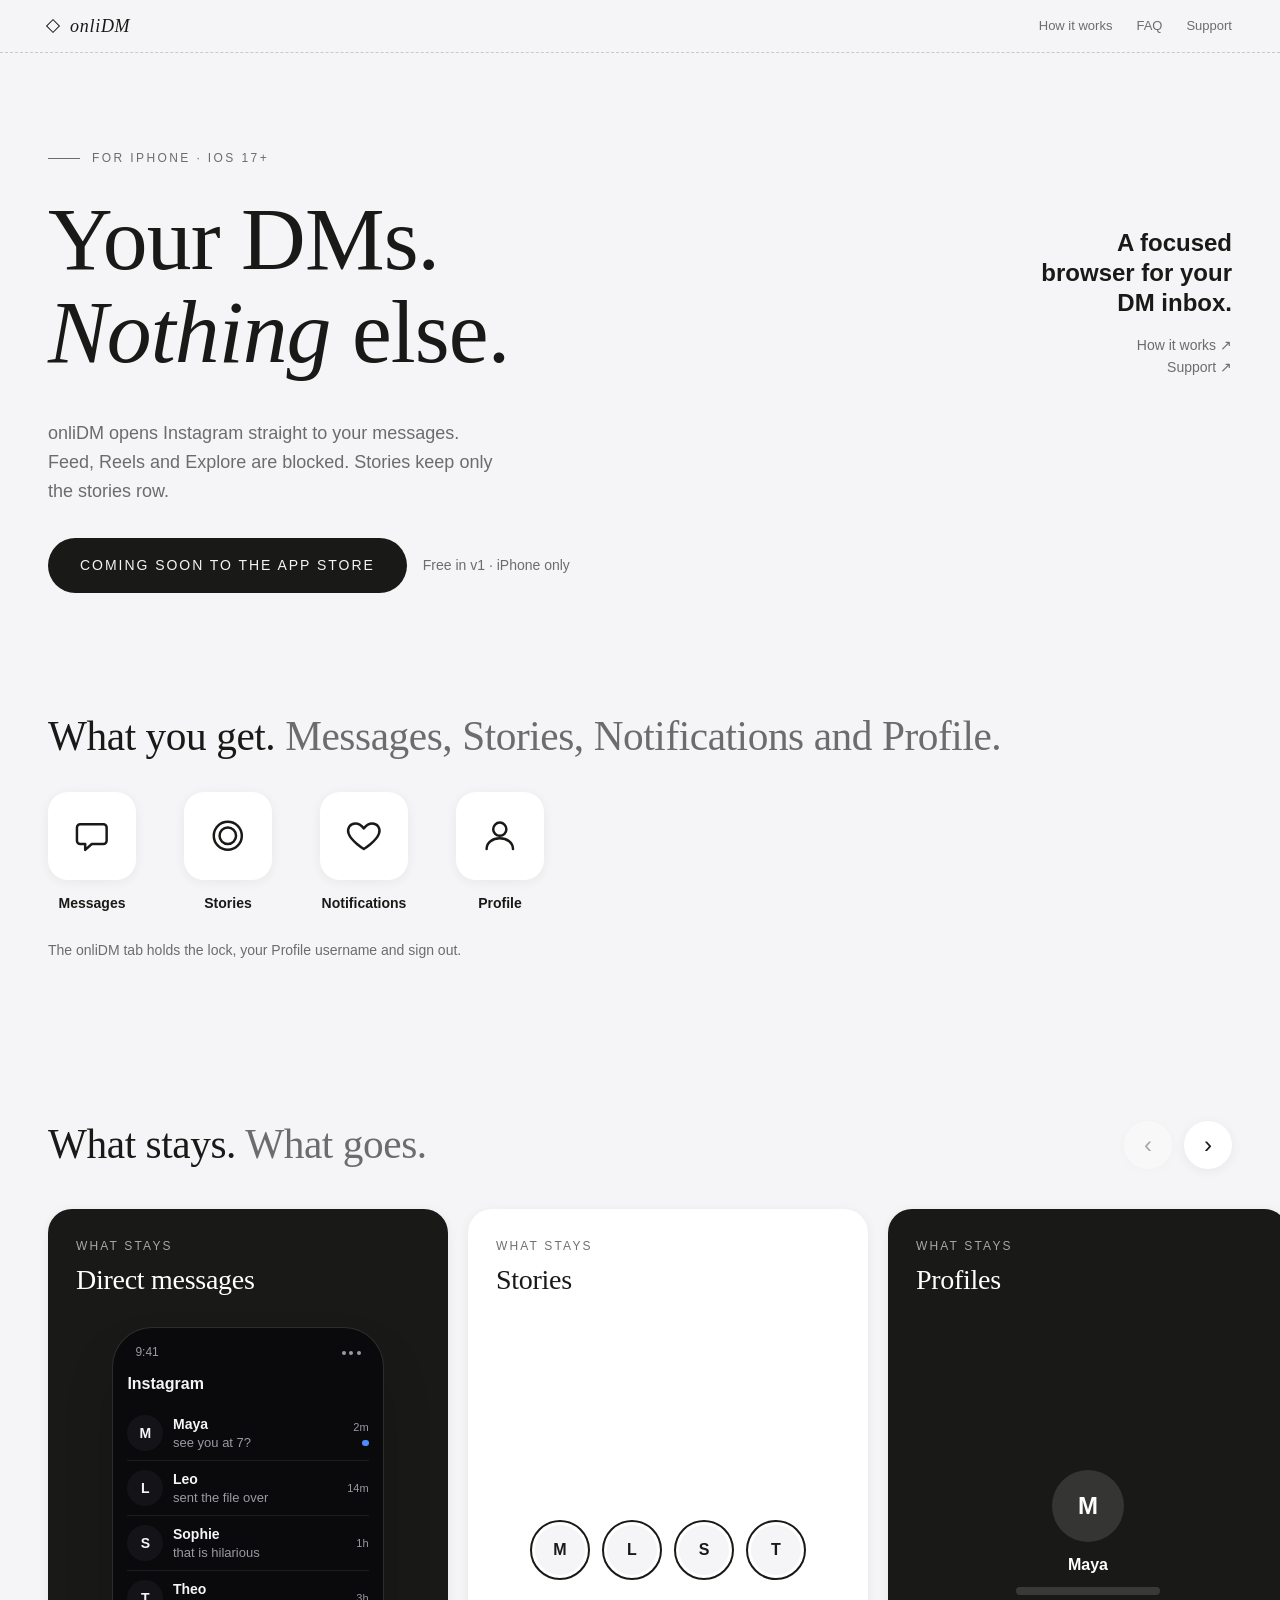
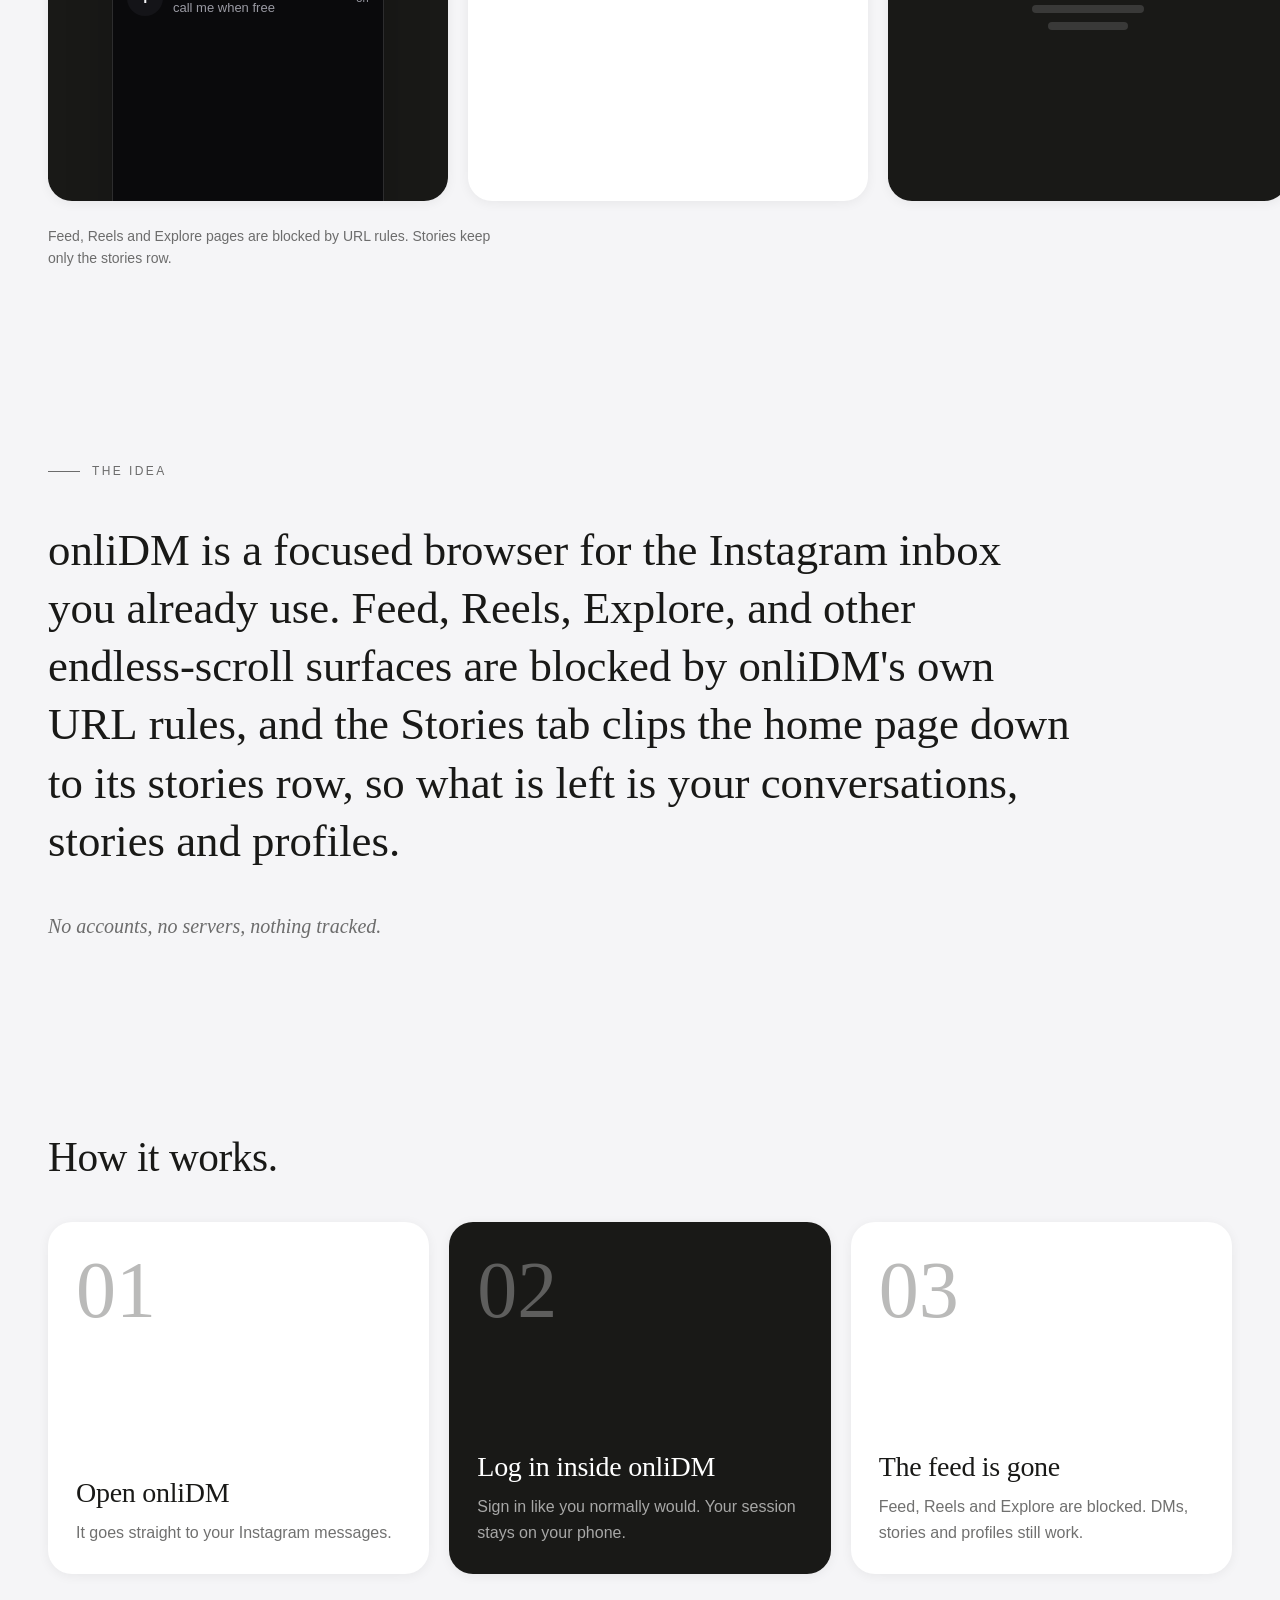
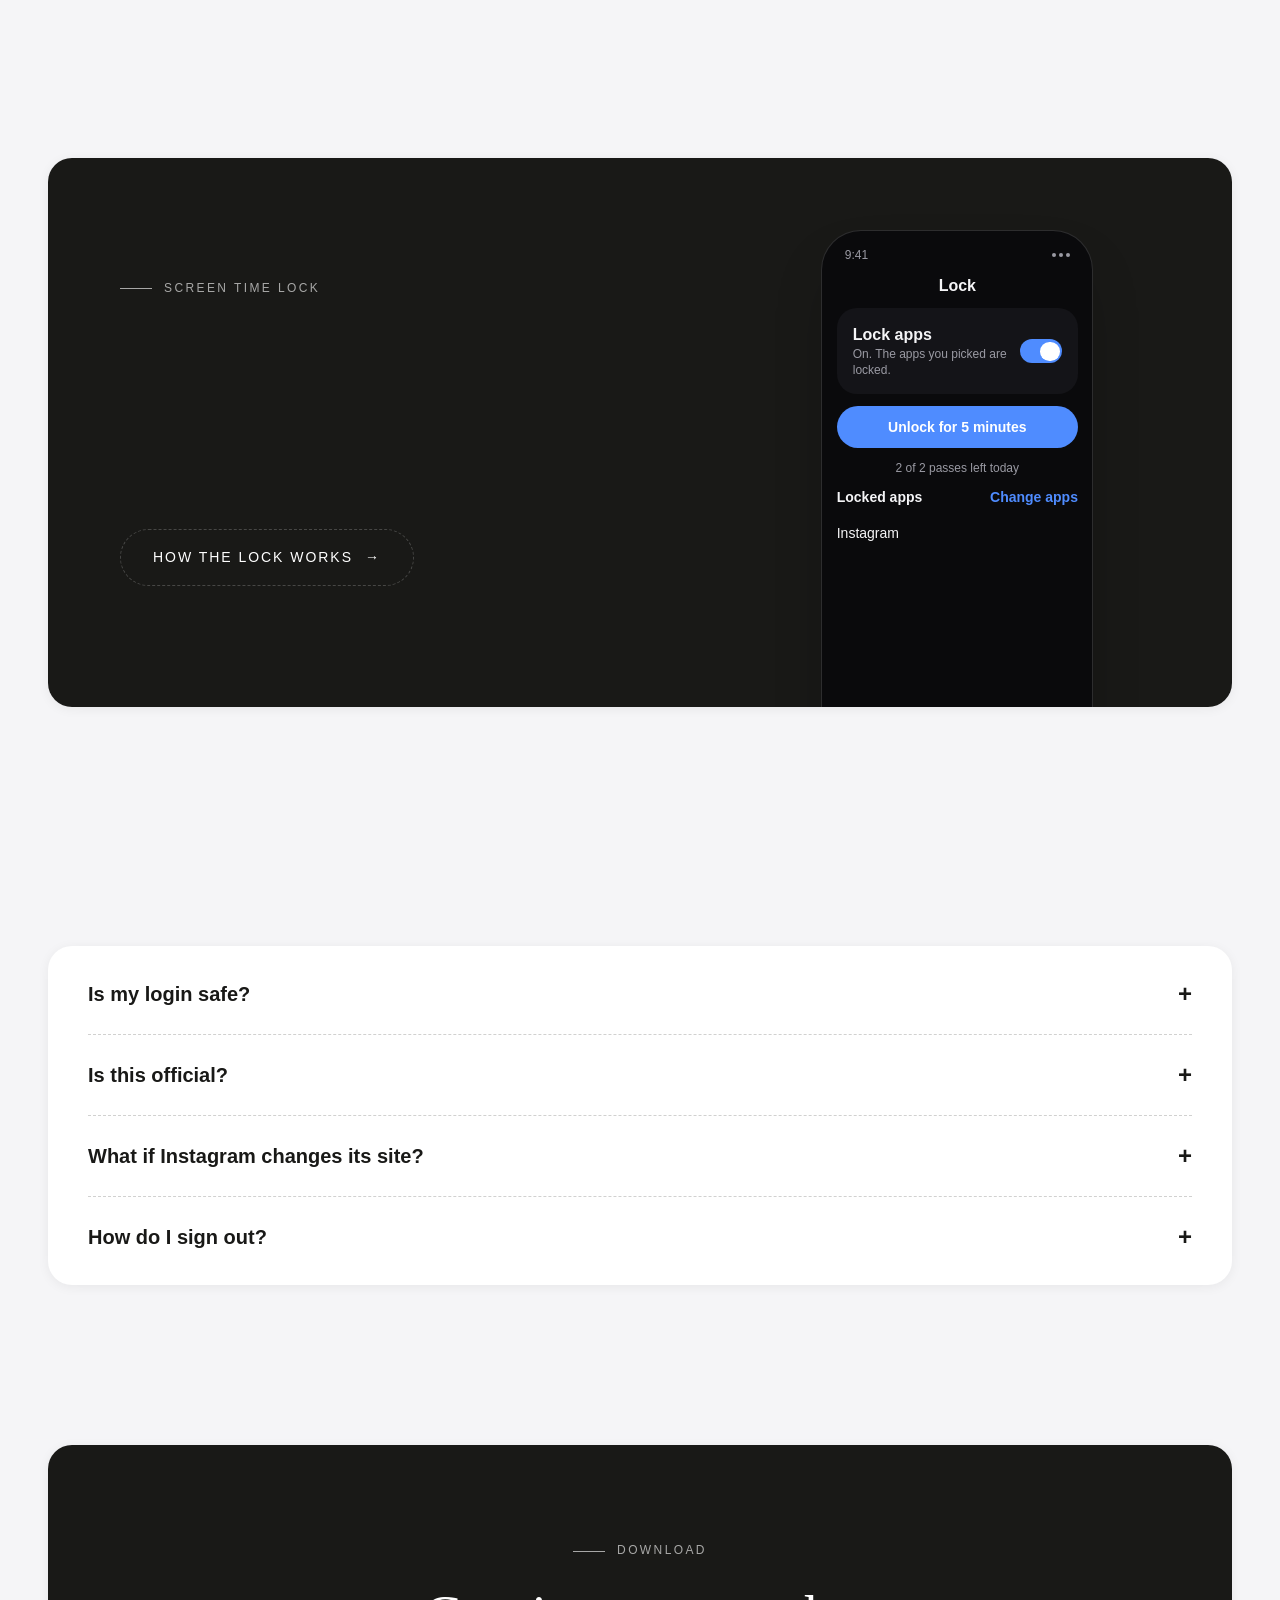
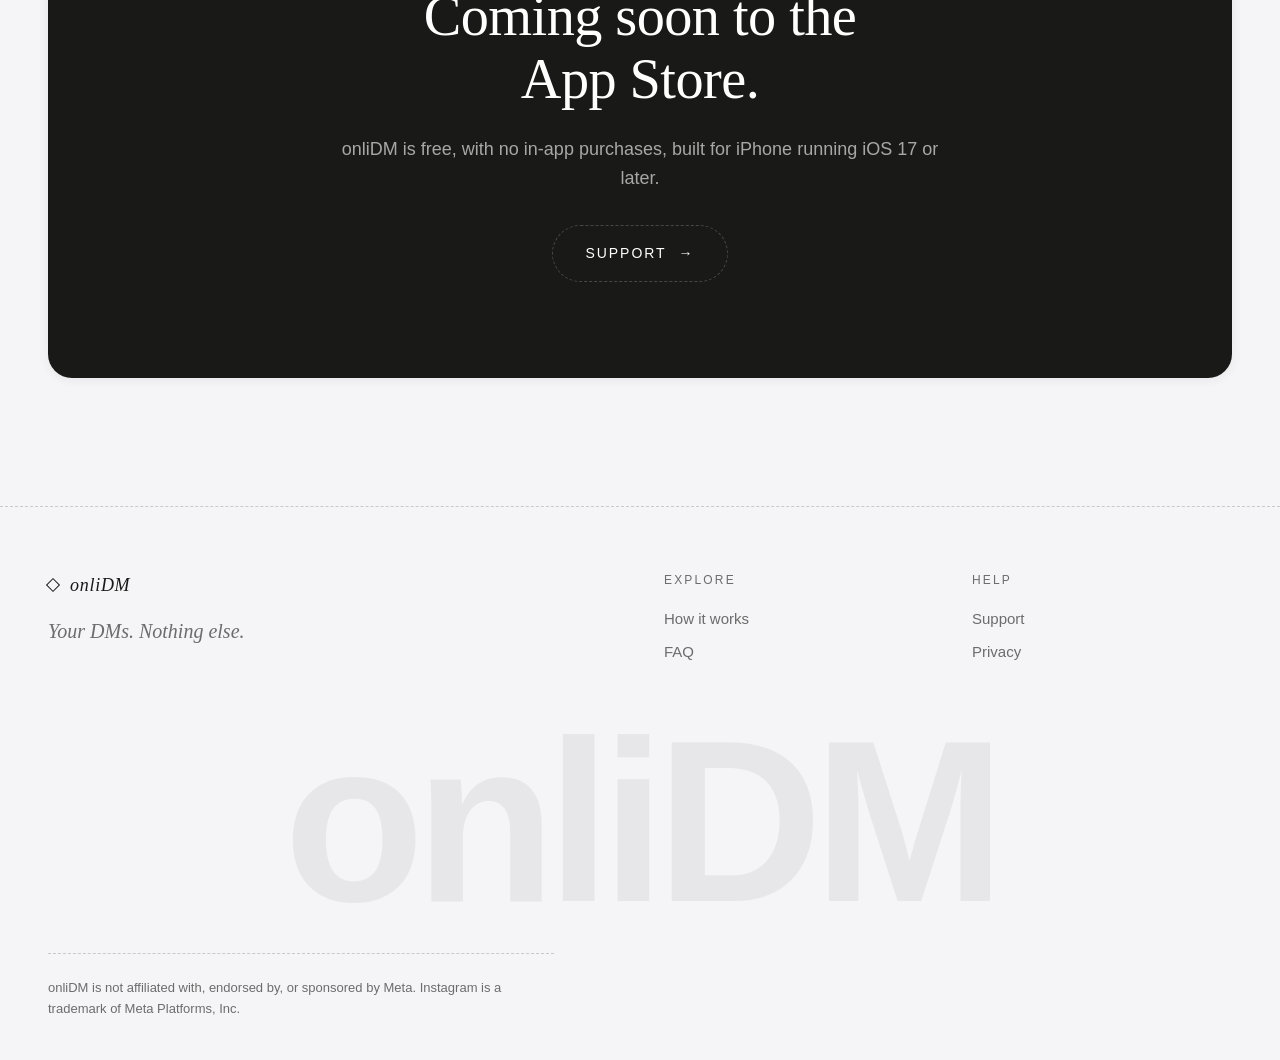
==== commit 3a0d04d8: "Update onliDM site" ====
--- a/index.html
+++ b/index.html
@@ -4,14 +4,14 @@
 <meta charset="UTF-8">
 <meta name="viewport" content="width=device-width, initial-scale=1">
 <title>onliDM: Your DMs. Nothing else.</title>
-<meta name="description" content="Your DMs on Instagram, Messenger, X and LinkedIn in one app, plus stories on Instagram and Messenger. No feed, no Reels, no Explore. Logins stay on your phone.">
+<meta name="description" content="Your Instagram DMs in one focused app, plus stories and profiles. No feed, no Reels, no Explore. Your login stays on your phone.">
 <meta property="og:type" content="website">
 <meta property="og:site_name" content="onliDM">
 <meta property="og:title" content="onliDM: Your DMs. Nothing else.">
-<meta property="og:description" content="Your DMs on Instagram, Messenger, X and LinkedIn in one app, plus stories on Instagram and Messenger. No feed, no Reels, no Explore. Logins stay on your phone.">
+<meta property="og:description" content="Your Instagram DMs in one focused app, plus stories and profiles. No feed, no Reels, no Explore. Your login stays on your phone.">
 <meta name="twitter:card" content="summary">
 <meta name="twitter:title" content="onliDM: Your DMs. Nothing else.">
-<meta name="twitter:description" content="Your DMs on Instagram, Messenger, X and LinkedIn in one app, plus stories on Instagram and Messenger. No feed, no Reels, no Explore. Logins stay on your phone.">
+<meta name="twitter:description" content="Your Instagram DMs in one focused app, plus stories and profiles. No feed, no Reels, no Explore. Your login stays on your phone.">
 <meta name="theme-color" content="#f5f5f7">
 <link rel="icon" href="favicon.svg">
 <style>
@@ -156,12 +156,11 @@
   .band-links{align-items:flex-end}
 }
 
-/* ===== Network tiles ===== */
+/* ===== Tab tiles ===== */
 .tiles{display:flex;gap:clamp(0.75rem, 4vw, 3rem)}
 .tiles li{display:flex;flex-direction:column;align-items:center;gap:.75rem;min-width:0;font-size:.875rem;font-weight:600} /* min-width:0 keeps the row inside 320px */
 .tile{width:clamp(3.5rem, 14vw, 5.5rem);aspect-ratio:1;border-radius:1.25rem;background:var(--card);box-shadow:var(--shadow-card);display:grid;place-items:center}
 .tile svg{width:45%}
-.at{font-size:clamp(1.575rem, 6.3vw, 2.475rem);font-weight:500;line-height:1} /* 45% of the tile width */
 .tiles-note{margin-top:1.5rem}
 
 /* ===== Shelf: what stays, what goes ===== */
@@ -307,7 +306,7 @@
           </p>
         </div>
       </div>
-      <p class="lead band-lead rv words" data-delay="500" data-stagger="18">onliDM opens Instagram, Messenger, X and LinkedIn straight to your messages. Feed, Reels and Explore are blocked. Stories keep only the stories row.</p>
+      <p class="lead band-lead rv words" data-delay="500" data-stagger="18">onliDM opens Instagram straight to your messages. Feed, Reels and Explore are blocked. Stories keep only the stories row.</p>
       <div class="actions rv fu" style="--d:800ms">
         <p class="btn solid">Coming soon to the App&nbsp;Store</p>
         <p class="note">Free in v1 · iPhone only</p>
@@ -315,29 +314,29 @@
     </div>
   </section>
 
-  <!-- ===== Network tiles ===== -->
+  <!-- ===== Tab tiles ===== -->
   <section>
     <div class="wrap">
-      <h2 class="tt rv fu"><span>Pick your apps.</span> <span>Turn on the services you use.</span></h2>
+      <h2 class="tt rv fu"><span>What you get.</span> <span>Messages, Stories, Notifications and Profile.</span></h2>
       <ul class="tiles">
         <li class="rv fu">
-          <span class="tile"><svg viewBox="0 0 24 24" fill="none" stroke="currentColor" stroke-width="1.5" stroke-linecap="round" stroke-linejoin="round" aria-hidden="true"><rect x="3" y="6" width="18" height="13" rx="3"/><circle cx="12" cy="12.5" r="3.5"/><path d="M8 6l1.5-2h5L16 6"/></svg></span>
-          Instagram
+          <span class="tile"><svg viewBox="0 0 24 24" fill="none" stroke="currentColor" stroke-width="1.5" stroke-linecap="round" stroke-linejoin="round" aria-hidden="true"><path d="M5 5h14a2 2 0 0 1 2 2v8a2 2 0 0 1-2 2h-7l-4 3.5V17H5a2 2 0 0 1-2-2V7a2 2 0 0 1 2-2z"/></svg></span>
+          Messages
         </li>
         <li class="rv fu" style="--d:80ms">
-          <span class="tile"><svg viewBox="0 0 24 24" fill="none" stroke="currentColor" stroke-width="1.5" stroke-linecap="round" stroke-linejoin="round" aria-hidden="true"><path d="M4 5h9a2 2 0 0 1 2 2v4a2 2 0 0 1-2 2H9l-3 3v-3H4a2 2 0 0 1-2-2V7a2 2 0 0 1 2-2z"/><path d="M18 10h2a2 2 0 0 1 2 2v3a2 2 0 0 1-2 2h-1v2.5L16.5 17H13"/></svg></span>
-          Messenger
+          <span class="tile"><svg viewBox="0 0 24 24" fill="none" stroke="currentColor" stroke-width="1.5" stroke-linecap="round" stroke-linejoin="round" aria-hidden="true"><circle cx="12" cy="12" r="8.5"/><circle cx="12" cy="12" r="5"/></svg></span>
+          Stories
         </li>
         <li class="rv fu" style="--d:160ms">
-          <span class="tile"><span class="at" aria-hidden="true">@</span></span>
-          X
+          <span class="tile"><svg viewBox="0 0 24 24" fill="none" stroke="currentColor" stroke-width="1.5" stroke-linecap="round" stroke-linejoin="round" aria-hidden="true"><path d="M12 20C12 20 4.5 15.4 2.8 10.7C1.7 7.6 3.6 4.5 6.9 4.5C8.9 4.5 10.5 5.6 12 7.5C13.5 5.6 15.1 4.5 17.1 4.5C20.4 4.5 22.3 7.6 21.2 10.7C19.5 15.4 12 20 12 20z"/></svg></span>
+          Notifications
         </li>
         <li class="rv fu" style="--d:240ms">
-          <span class="tile"><svg viewBox="0 0 24 24" fill="none" stroke="currentColor" stroke-width="1.5" stroke-linecap="round" stroke-linejoin="round" aria-hidden="true"><rect x="3" y="8" width="18" height="11" rx="2"/><path d="M9 8V6a2 2 0 0 1 2-2h2a2 2 0 0 1 2 2v2"/><path d="M3 13h18"/></svg></span>
-          LinkedIn
+          <span class="tile"><svg viewBox="0 0 24 24" fill="none" stroke="currentColor" stroke-width="1.5" stroke-linecap="round" stroke-linejoin="round" aria-hidden="true"><circle cx="12" cy="8" r="4"/><path d="M4 20c0-4 3.6-6.5 8-6.5s8 2.5 8 6.5"/></svg></span>
+          Profile
         </li>
       </ul>
-      <p class="note tiles-note rv fd">Switch between them from the onliDM tab at the bottom right.</p>
+      <p class="note tiles-note rv fd">The onliDM tab holds the lock, your Profile username and sign out.</p>
     </div>
   </section>
 
@@ -374,7 +373,7 @@
         </li>
         <li class="card rv pl" style="--d:90ms">
           <p class="label">What stays</p>
-          <h3>Stories on Instagram and Messenger</h3>
+          <h3>Stories</h3>
           <div class="art mid">
             <ul class="stories" aria-hidden="true"><li><span>M</span></li><li><span>L</span></li><li><span>S</span></li><li><span>T</span></li></ul>
           </div>
@@ -409,7 +408,7 @@
     <div class="wrap">
       <div class="statement-in">
         <p class="eyebrow rv fd">The idea</p>
-        <p class="statement-text rv words" data-stagger="30">onliDM is a focused browser for the direct-message inbox you already use. Feed, Reels, Explore, and other endless-scroll surfaces are blocked by onliDM's own URL rules, and the Stories tab clips the home page down to its stories row, so what is left is your conversations, stories and profiles.</p>
+        <p class="statement-text rv words" data-stagger="30">onliDM is a focused browser for the Instagram inbox you already use. Feed, Reels, Explore, and other endless-scroll surfaces are blocked by onliDM's own URL rules, and the Stories tab clips the home page down to its stories row, so what is left is your conversations, stories and profiles.</p>
         <p class="closing">No accounts, no servers, nothing tracked.</p>
       </div>
     </div>
@@ -422,8 +421,8 @@
       <ul class="shelf how" tabindex="0" aria-label="How it works">
         <li class="card rv fu">
           <p class="idx">01</p>
-          <h3>Pick your apps</h3>
-          <p>Choose your services in the onliDM tab at the bottom right.</p>
+          <h3>Open onliDM</h3>
+          <p>It goes straight to your Instagram messages.</p>
         </li>
         <li class="card dark rv fu" style="--d:90ms">
           <p class="idx">02</p>
@@ -446,7 +445,7 @@
         <div class="lock-text">
           <p class="eyebrow rv fd">Screen Time lock</p>
           <h2 class="wide-h rv lines"><span class="ln"><span>Lock the real apps.</span></span></h2>
-          <p class="lead wide-body rv words" data-stagger="16">Shield Instagram and friends with Screen Time so only onliDM stays open. Each day gives you two 5-minute passes.</p>
+          <p class="lead wide-body rv words" data-stagger="16">Shield the Instagram app with Screen Time so only onliDM stays open. Each day gives you two 5-minute passes.</p>
           <a class="btn ghost" href="support.html">How the lock works <span class="arr" aria-hidden="true">→</span></a>
         </div>
         <!-- Phone B: the lock -->
@@ -461,7 +460,7 @@
             <p class="ph-pill">Unlock for 5 minutes</p>
             <p class="ph-cap">2 of 2 passes left today</p>
             <div class="ph-head"><span>Locked apps</span><span class="ph-acc">Change apps</span></div>
-            <ul class="ph-plain"><li>Instagram</li><li>X</li></ul>
+            <ul class="ph-plain"><li>Instagram</li></ul>
             <div class="ph-tabs"><span>Messages</span><span>Stories</span><span>Notifications</span><span>Profile</span><span class="on">onliDM</span></div>
           </div>
         </div>
@@ -480,15 +479,15 @@
         </details>
         <details>
           <summary><span>Is this official?</span><span class="plus" aria-hidden="true">+</span></summary>
-          <div class="ans"><p>No. onliDM is an independent app and is not affiliated with, endorsed by, or sponsored by Meta, X Corp or LinkedIn. It opens their own websites inside a focused viewer.</p></div>
+          <div class="ans"><p>No. onliDM is an independent app and is not affiliated with, endorsed by, or sponsored by Meta. It opens Instagram's own website inside a focused viewer.</p></div>
         </details>
         <details>
-          <summary><span>What if a service changes its site?</span><span class="plus" aria-hidden="true">+</span></summary>
-          <div class="ans"><p>onliDM blocks pages like the feed or Explore using URL rules. If a service changes its site, those rules may need an update before blocking works again.</p></div>
+          <summary><span>What if Instagram changes its site?</span><span class="plus" aria-hidden="true">+</span></summary>
+          <div class="ans"><p>onliDM blocks pages like the feed or Explore using URL rules. If Instagram changes its site, those rules may need an update before blocking works again.</p></div>
         </details>
         <details>
           <summary><span>How do I sign out?</span><span class="plus" aria-hidden="true">+</span></summary>
-          <div class="ans"><p>Open the onliDM tab at the bottom right and tap "Sign out of all apps." That clears every login in one step.</p></div>
+          <div class="ans"><p>Open the onliDM tab at the bottom right and tap "Sign out of Instagram." That clears your login in one step.</p></div>
         </details>
       </div>
     </div>
@@ -529,7 +528,7 @@
       </div>
     </div>
     <div class="giant" aria-hidden="true">onliDM</div>
-    <p class="legal">onliDM is not affiliated with, endorsed by, or sponsored by Meta, X Corp or LinkedIn. Instagram and Messenger are trademarks of Meta Platforms, Inc. X is a trademark of X Corp. LinkedIn is a trademark of LinkedIn Corporation.</p>
+    <p class="legal">onliDM is not affiliated with, endorsed by, or sponsored by Meta. Instagram is a trademark of Meta Platforms, Inc.</p>
   </div>
 </footer>
 
